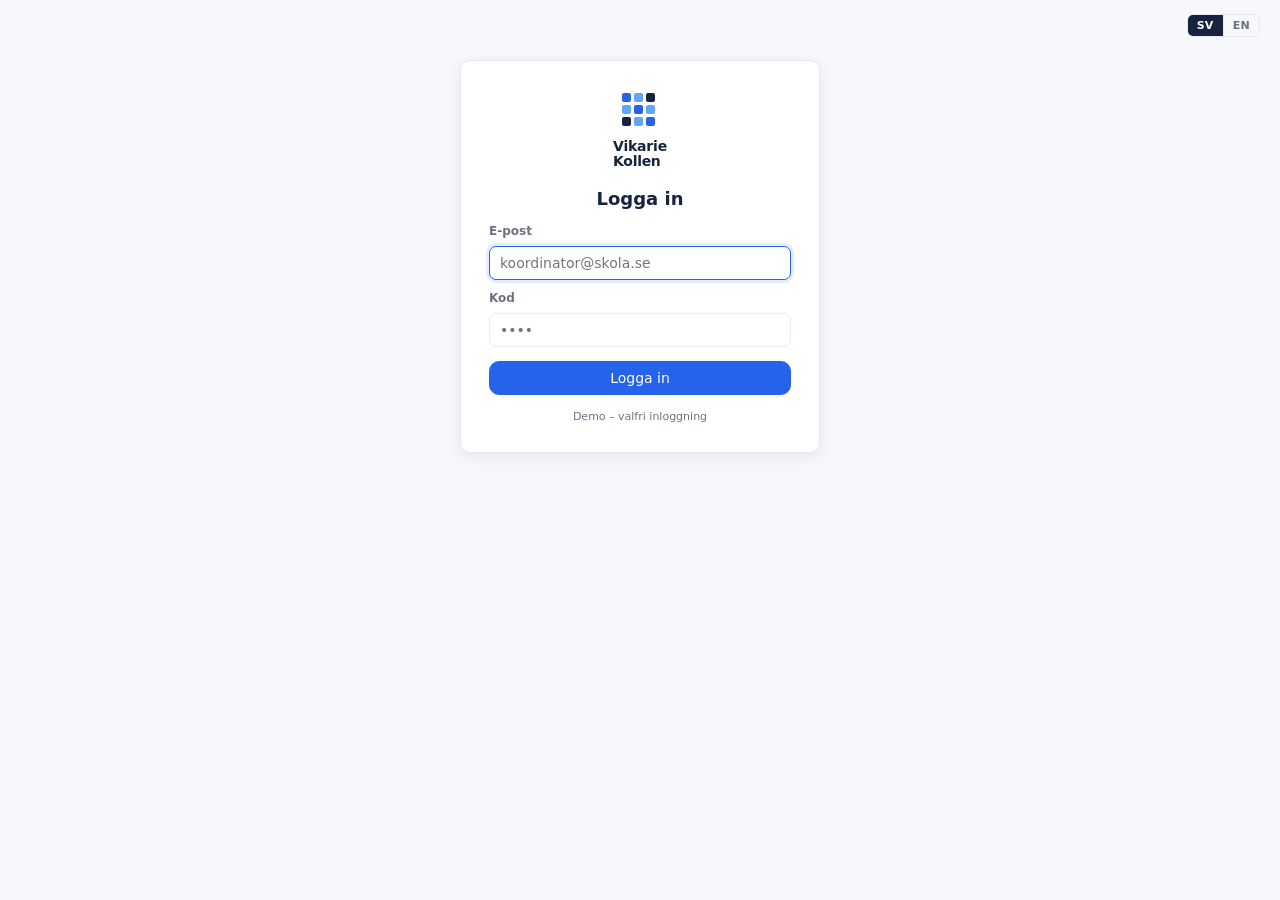
==== index.html @ 79edb6f7 "Initial commit: Vikariekollen skeleton (mock-only) Coordinator-facing substitute offer & booking ske" ====
<!DOCTYPE html>
<html lang="sv">
<head>
  <meta charset="UTF-8" />
  <meta name="viewport" content="width=device-width, initial-scale=1.0" />
  <title>Vikariekollen · Substitute booking</title>
  <link rel="stylesheet" href="styles.css" />
</head>
<body>
  <div id="app"></div>

  <!-- adapter.js MUST load before app.js — it defines window.Adapter -->
  <script src="adapter.js" defer></script>
  <script src="app.js" defer></script>
</body>
</html>
---- styles.css ----
/* ============================================================
   Vikariekollen — Substitute Offer & Booking Module
   Branding: FVK navy/blue/violet palette, card-based layout,
   tight aligned grid, SV-first UI.
   Extends the Frånvarokollen Module styles.css — same variables,
   same class names where they apply, new VK-specific components added.
   ============================================================ */

/* -- Reset / Base ------------------------------------------ */
*, *::before, *::after { box-sizing: border-box; margin: 0; padding: 0; }

:root {
  --navy:         #16223e;
  --navy-2:       #26365c;
  --blue:         #2563eb;
  --blue-hover:   #1d4ed8;
  --violet:       #7c3aed;
  --violet-hover: #6d28d9;
  --page-bg:      #f6f8fc;
  --card-bg:      #ffffff;
  --card-border:  #e6eaf0;
  --radius:       10px;
  --text:         #1f2937;
  --muted:        #6b7280;
  --amber-bg:     #fdf6e2;
  --amber-text:   #8a6d3b;
  --amber-border: #f0e3b8;
  --red:          #dc2626;
  --red-bg:       #fde8e8;
  --green:        #16a34a;
  --green-bg:     #dcfce7;
  --green-border: #bbf7d0;
  --green-text:   #15803d;
  --avail-bg:     #dbe7ff;
  --avail-border: #2563eb;
  --avail-dot:    #2563eb;
  --card-shadow:  0 1px 2px rgba(16,24,40,.05);
  --border:       #e6eaf0;
}

html, body {
  height: 100%;
  font-family: system-ui, -apple-system, 'Segoe UI', Roboto, 'Helvetica Neue', sans-serif;
  font-size: 14px;
  background: var(--page-bg);
  color: var(--text);
  line-height: 1.4;
}

#app {
  min-height: 100vh;
  display: flex;
  flex-direction: column;
}

/* -- Buttons ----------------------------------------------- */
.btn {
  display: inline-flex;
  align-items: center;
  gap: 5px;
  padding: 6px 14px;
  border: 1px solid transparent;
  border-radius: var(--radius);
  cursor: pointer;
  font-size: 13px;
  font-weight: 500;
  line-height: 1;
  white-space: nowrap;
  transition: background .12s, border-color .12s, color .12s;
  font-family: inherit;
}

.btn-primary {
  background: var(--blue);
  color: #fff;
  border-color: var(--blue);
}
.btn-primary:hover { background: var(--blue-hover); border-color: var(--blue-hover); }

.btn-violet {
  background: var(--violet);
  color: #fff;
  border-color: var(--violet);
}
.btn-violet:hover { background: var(--violet-hover); border-color: var(--violet-hover); }

.btn-ghost {
  background: transparent;
  color: var(--muted);
  border-color: transparent;
  font-size: 12px;
}
.btn-ghost:hover { background: var(--card-border); color: var(--text); }

.btn-ghost-border {
  background: transparent;
  color: var(--muted);
  border: 1px solid var(--card-border);
  font-size: 12px;
}
.btn-ghost-border:hover { background: var(--card-border); color: var(--text); }

.btn-sm {
  padding: 4px 10px;
  font-size: 12px;
}

.btn-danger-ghost {
  background: transparent;
  color: var(--red);
  border: 1px solid #f5c6c2;
  font-size: 12px;
}
.btn-danger-ghost:hover { background: var(--red-bg); }

/* -- Lang toggle ------------------------------------------- */
.lang-toggle {
  display: inline-flex;
  border: 1px solid var(--card-border);
  border-radius: 6px;
  overflow: hidden;
}

.lang-btn {
  padding: 4px 9px;
  font-size: 11px;
  font-weight: 600;
  border: none;
  background: transparent;
  color: var(--muted);
  cursor: pointer;
  letter-spacing: .3px;
  transition: background .1s, color .1s;
  font-family: inherit;
}
.lang-btn + .lang-btn { border-left: 1px solid var(--card-border); }
.lang-btn.active {
  background: var(--navy);
  color: #fff;
}

/* -- Top header bar ---------------------------------------- */
.site-header {
  background: var(--card-bg);
  border-bottom: 1px solid var(--card-border);
  height: 52px;
  padding: 0 24px;
  display: flex;
  align-items: center;
  justify-content: space-between;
  flex-shrink: 0;
  box-shadow: var(--card-shadow);
  position: relative;
  z-index: 10;
}

/* -- Logo -------------------------------------------------- */
.fvk-logo {
  display: flex;
  align-items: center;
  gap: 10px;
  text-decoration: none;
  user-select: none;
}

.fvk-logo-squares {
  flex-shrink: 0;
}

.fvk-wordmark {
  display: flex;
  flex-direction: column;
  line-height: 1.1;
  gap: 0;
}

.fvk-wordmark-top {
  font-size: 14px;
  font-weight: 600;
  color: var(--navy);
  letter-spacing: -.2px;
}

.fvk-wordmark-bot {
  font-size: 14px;
  font-weight: 800;
  color: var(--navy);
  letter-spacing: -.3px;
}

/* -- Header right side ------------------------------------- */
.header-right {
  display: flex;
  align-items: center;
  gap: 14px;
}

.user-email {
  font-size: 12px;
  color: var(--muted);
}

/* -- Demo banner ------------------------------------------- */
.demo-banner {
  background: var(--amber-bg);
  border-bottom: 1px solid var(--amber-border);
  color: var(--amber-text);
  font-size: 12px;
  font-weight: 500;
  padding: 6px 24px;
  display: flex;
  align-items: center;
  gap: 6px;
  flex-shrink: 0;
}

/* -- Login screen ------------------------------------------ */
.login-page {
  flex: 1;
  display: flex;
  align-items: flex-start;
  justify-content: center;
  padding: 60px 16px 40px;
  position: relative;
}

.login-lang {
  position: fixed;
  top: 14px;
  right: 20px;
}

.login-card {
  background: var(--card-bg);
  border: 1px solid var(--card-border);
  border-radius: var(--radius);
  box-shadow: 0 4px 16px rgba(16,24,40,.08);
  width: 360px;
  max-width: 96vw;
  padding: 32px 28px 28px;
  display: flex;
  flex-direction: column;
  gap: 10px;
}

.login-logo-wrap {
  display: flex;
  flex-direction: column;
  align-items: center;
  gap: 10px;
  margin-bottom: 6px;
}

.login-title {
  font-size: 18px;
  font-weight: 700;
  color: var(--navy);
  text-align: center;
  margin-bottom: 2px;
}

.login-error {
  font-size: 12px;
  color: var(--red);
  background: var(--red-bg);
  border: 1px solid #f5c6c2;
  border-radius: 6px;
  padding: 7px 10px;
}

.field-label {
  font-size: 12px;
  font-weight: 600;
  color: var(--muted);
  margin-bottom: -4px;
}

.text-input {
  width: 100%;
  padding: 8px 10px;
  border: 1px solid var(--card-border);
  border-radius: 7px;
  font-size: 14px;
  color: var(--text);
  background: var(--card-bg);
  outline: none;
  transition: border-color .12s, box-shadow .12s;
  font-family: inherit;
}
.text-input:focus {
  border-color: var(--blue);
  box-shadow: 0 0 0 3px rgba(37,99,235,.12);
}

.login-btn {
  width: 100%;
  justify-content: center;
  margin-top: 4px;
  padding: 9px;
  font-size: 14px;
}

.login-hint {
  font-size: 11px;
  color: var(--muted);
  text-align: center;
  margin-top: 4px;
}

/* -- Board page -------------------------------------------- */
.board-page {
  flex: 1;
  padding: 20px 20px 40px;
  display: flex;
  flex-direction: column;
  gap: 20px;
  max-width: 900px;
  width: 100%;
  margin: 0 auto;
  box-sizing: border-box;
}

/* -- Board top row (section title + action button) --------- */
.board-top-row {
  display: flex;
  align-items: center;
  justify-content: space-between;
  gap: 12px;
}

.board-section-title {
  font-size: 16px;
  font-weight: 700;
  color: var(--navy);
}

/* -- Stat cards -------------------------------------------- */
.stats-row {
  display: grid;
  grid-template-columns: repeat(4, 1fr);
  gap: 12px;
}

.stat-card {
  background: var(--card-bg);
  border: 1px solid var(--card-border);
  border-radius: var(--radius);
  box-shadow: var(--card-shadow);
  padding: 14px 16px;
  display: flex;
  flex-direction: column;
  gap: 4px;
}

.stat-value {
  font-size: 28px;
  font-weight: 800;
  color: var(--navy);
  line-height: 1;
}

.stat-label {
  font-size: 11px;
  font-weight: 600;
  color: var(--muted);
  letter-spacing: .3px;
  text-transform: uppercase;
}

/* -- Gaps section ------------------------------------------ */
.gaps-section {
  display: flex;
  flex-direction: column;
  gap: 0;
  background: var(--card-bg);
  border: 1px solid var(--card-border);
  border-radius: var(--radius);
  box-shadow: var(--card-shadow);
  overflow: hidden;
}

.gaps-section-header {
  padding: 14px 18px 12px;
  border-bottom: 1px solid var(--card-border);
  display: flex;
  align-items: center;
  gap: 10px;
}

.gaps-section-title {
  font-size: 14px;
  font-weight: 700;
  color: var(--navy);
  flex: 1;
}

/* -- Gap row ----------------------------------------------- */
.gap-row {
  border-bottom: 1px solid var(--card-border);
  cursor: pointer;
  transition: background .1s;
}
.gap-row:last-child { border-bottom: none; }
.gap-row:hover .gap-row-main { background: #fafbfe; }
.gap-row.expanded .gap-row-main { background: #f4f7ff; border-bottom: 1px solid var(--card-border); }

.gap-row-main {
  display: flex;
  align-items: center;
  gap: 12px;
  padding: 12px 18px;
}

/* avatar */
.initials-avatar {
  width: 36px;
  height: 36px;
  border-radius: 50%;
  background: var(--avail-bg);
  color: var(--blue);
  font-size: 12px;
  font-weight: 700;
  display: flex;
  align-items: center;
  justify-content: center;
  flex-shrink: 0;
  letter-spacing: -.3px;
}

.initials-avatar.sm {
  width: 28px;
  height: 28px;
  font-size: 11px;
}

.initials-avatar.violet {
  background: #ede9fe;
  color: var(--violet);
}

.gap-info {
  flex: 1;
  min-width: 0;
}

.gap-teacher {
  font-size: 13px;
  font-weight: 600;
  color: var(--text);
}

.gap-teacher-sub {
  font-size: 11px;
  color: var(--muted);
}

.gap-meta {
  font-size: 12px;
  color: var(--muted);
  display: flex;
  flex-wrap: wrap;
  gap: 4px 10px;
  margin-top: 2px;
}

.gap-meta-dot {
  color: var(--card-border);
}

/* status badge */
.status-badge {
  display: inline-flex;
  align-items: center;
  gap: 5px;
  padding: 3px 10px;
  border-radius: 20px;
  font-size: 11px;
  font-weight: 600;
  white-space: nowrap;
  flex-shrink: 0;
}

.badge-amber {
  background: var(--amber-bg);
  color: var(--amber-text);
  border: 1px solid var(--amber-border);
}

.badge-blue {
  background: var(--avail-bg);
  color: var(--blue);
  border: 1px solid #93c5fd;
}

.badge-green {
  background: var(--green-bg);
  color: var(--green-text);
  border: 1px solid var(--green-border);
}

.badge-muted {
  background: #f3f4f6;
  color: var(--muted);
  border: 1px solid var(--card-border);
}

.gap-chevron {
  color: var(--muted);
  font-size: 11px;
  margin-left: 4px;
  transition: transform .15s;
  flex-shrink: 0;
}
.gap-row.expanded .gap-chevron { transform: rotate(180deg); }

/* -- Offer panel (expanded inline) ------------------------- */
.offer-panel {
  padding: 16px 18px 18px 18px;
  background: #f8faff;
  border-top: none;
  display: flex;
  flex-direction: column;
  gap: 14px;
}

/* mode segmented control */
.mode-control {
  display: flex;
  align-items: center;
  gap: 0;
  border: 1px solid var(--card-border);
  border-radius: 8px;
  overflow: hidden;
  width: fit-content;
}

.mode-btn {
  padding: 6px 14px;
  font-size: 12px;
  font-weight: 600;
  border: none;
  background: transparent;
  color: var(--muted);
  cursor: pointer;
  font-family: inherit;
  transition: background .1s, color .1s;
  white-space: nowrap;
  line-height: 1.3;
}
.mode-btn + .mode-btn { border-left: 1px solid var(--card-border); }
.mode-btn.active {
  background: var(--navy);
  color: #fff;
}
.mode-btn:disabled {
  cursor: not-allowed;
  opacity: .6;
}

.mode-explainer {
  font-size: 12px;
  color: var(--muted);
  font-style: italic;
  margin-top: -6px;
}

/* candidate list */
.candidates-title {
  font-size: 12px;
  font-weight: 700;
  color: var(--muted);
  text-transform: uppercase;
  letter-spacing: .4px;
}

.candidate-list {
  display: flex;
  flex-direction: column;
  gap: 6px;
}

.candidate-row {
  display: flex;
  align-items: center;
  flex-wrap: wrap;
  row-gap: 8px;
  gap: 10px;
  padding: 8px 12px;
  border-radius: 8px;
  border: 1px solid var(--card-border);
  background: var(--card-bg);
}

.candidate-row.dimmed {
  opacity: .45;
}

.rank-num {
  font-size: 11px;
  font-weight: 700;
  color: var(--muted);
  width: 16px;
  text-align: center;
  flex-shrink: 0;
}

.candidate-info {
  flex: 1 1 150px;
  min-width: 0;
}

.candidate-name {
  font-size: 13px;
  font-weight: 600;
  color: var(--text);
  white-space: nowrap;
  overflow: hidden;
  text-overflow: ellipsis;
}

.candidate-meta {
  font-size: 11px;
  color: var(--muted);
  margin-top: 1px;
}

.candidate-actions {
  display: flex;
  align-items: center;
  flex-wrap: wrap;
  justify-content: flex-end;
  gap: 6px;
  margin-left: auto;
}

/* state pill */
.state-pill {
  display: inline-flex;
  align-items: center;
  gap: 4px;
  padding: 2px 8px;
  border-radius: 12px;
  font-size: 11px;
  font-weight: 600;
  white-space: nowrap;
}

.pill-contacted  { background: var(--avail-bg); color: var(--blue); }
.pill-queued     { background: #f3f4f6; color: var(--muted); }
.pill-accepted   { background: var(--green-bg); color: var(--green-text); }
.pill-declined   { background: var(--red-bg); color: var(--red); }
.pill-superseded { background: #f3f4f6; color: #9ca3af; }
.pill-pending    { background: #f3f4f6; color: var(--muted); }

/* panel action row */
.panel-action-row {
  display: flex;
  align-items: center;
  gap: 10px;
  flex-wrap: wrap;
}

.panel-note {
  font-size: 11px;
  color: var(--muted);
  font-style: italic;
}

/* filled confirmation */
.filled-confirm {
  display: flex;
  align-items: flex-start;
  gap: 10px;
  padding: 12px 14px;
  background: var(--green-bg);
  border: 1px solid var(--green-border);
  border-radius: 8px;
}

.filled-confirm-icon {
  font-size: 18px;
  line-height: 1;
  flex-shrink: 0;
}

.filled-confirm-text {
  font-size: 13px;
  font-weight: 600;
  color: var(--green-text);
}

.filled-confirm-note {
  font-size: 11px;
  color: var(--green-text);
  opacity: .8;
  margin-top: 3px;
  font-style: italic;
}

/* pool-exhausted hint */
.pool-exhausted {
  font-size: 12px;
  color: var(--amber-text);
  background: var(--amber-bg);
  border: 1px solid var(--amber-border);
  border-radius: 6px;
  padding: 6px 10px;
  font-style: italic;
}

/* info icon button */
.info-icon-btn {
  background: none;
  border: none;
  cursor: pointer;
  color: var(--muted);
  font-size: 13px;
  padding: 0 2px;
  line-height: 1;
  transition: color .1s;
}
.info-icon-btn:hover { color: var(--blue); }

/* -- Write-back toast / note ------------------------------- */
.writeback-note {
  font-size: 11px;
  color: var(--green-text);
  background: var(--green-bg);
  border: 1px solid var(--green-border);
  border-radius: 6px;
  padding: 5px 10px;
  font-style: italic;
}

/* -- Modal overlay ----------------------------------------- */
.modal-overlay {
  position: fixed;
  inset: 0;
  background: rgba(16, 24, 40, .45);
  z-index: 100;
  display: flex;
  align-items: center;
  justify-content: center;
  padding: 20px;
}

.modal-card {
  background: var(--card-bg);
  border: 1px solid var(--card-border);
  border-radius: var(--radius);
  box-shadow: 0 8px 32px rgba(16,24,40,.18);
  width: 440px;
  max-width: 96vw;
  padding: 24px 24px 20px;
  display: flex;
  flex-direction: column;
  gap: 12px;
}

.modal-title {
  font-size: 15px;
  font-weight: 700;
  color: var(--navy);
  display: flex;
  align-items: center;
  gap: 8px;
}

.modal-title-icon {
  font-size: 18px;
}

.modal-body {
  font-size: 13px;
  color: var(--text);
  line-height: 1.6;
}

.modal-body strong {
  color: var(--navy);
}

.modal-integration-tag {
  display: inline-flex;
  align-items: center;
  gap: 5px;
  padding: 2px 8px;
  border-radius: 12px;
  font-size: 11px;
  font-weight: 600;
  background: #ede9fe;
  color: var(--violet);
  border: 1px solid #ddd6fe;
  margin-top: 4px;
}

.modal-footer {
  display: flex;
  align-items: center;
  justify-content: flex-end;
  gap: 8px;
  margin-top: 4px;
}

/* -- School mode default control (settings strip) ---------- */
.school-mode-strip {
  background: var(--card-bg);
  border: 1px solid var(--card-border);
  border-radius: var(--radius);
  box-shadow: var(--card-shadow);
  padding: 12px 18px;
  display: flex;
  align-items: center;
  gap: 14px;
  flex-wrap: wrap;
}

.school-mode-label {
  font-size: 12px;
  font-weight: 600;
  color: var(--muted);
  white-space: nowrap;
}

.school-mode-saved {
  font-size: 11px;
  color: var(--green-text);
  font-style: italic;
}

/* -- Footer ------------------------------------------------ */
.board-footer {
  display: flex;
  align-items: center;
  justify-content: space-between;
  padding: 0 2px;
  flex-wrap: wrap;
  gap: 8px;
}

.footer-copy {
  font-size: 11px;
  color: var(--muted);
}

/* -- Responsive -------------------------------------------- */
@media (max-width: 680px) {
  .site-header { padding: 0 14px; height: 48px; }
  .demo-banner { padding: 5px 14px; }
  .board-page  { padding: 12px 10px 28px; gap: 14px; }
  .stats-row   { grid-template-columns: repeat(2, 1fr); }
  .user-email  { display: none; }
  .mode-control { flex-wrap: wrap; }
}

@media (max-width: 420px) {
  .stats-row { grid-template-columns: 1fr 1fr; }
}
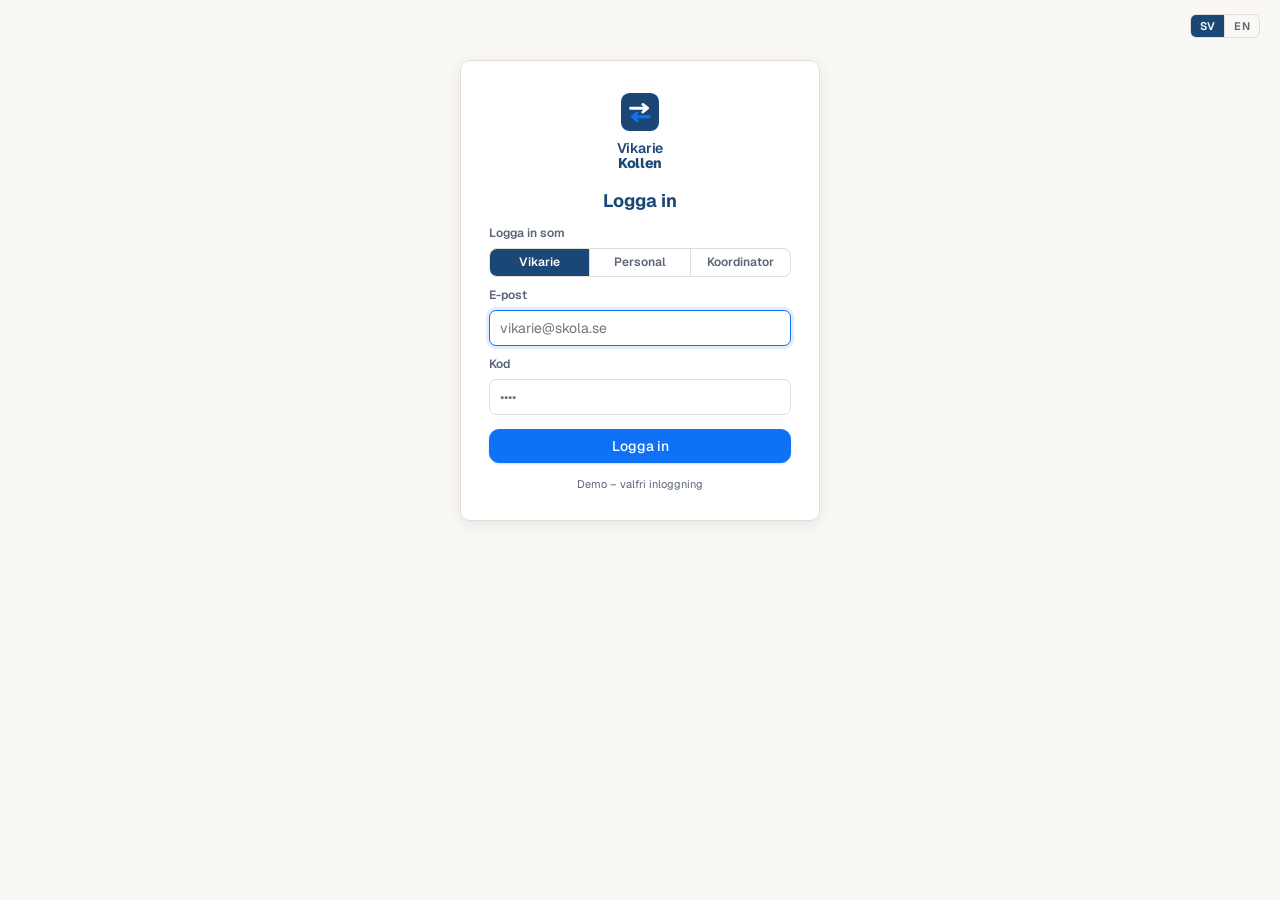
==== commit f900c7a2: "Build out Vikariekollen: full coordinator/sub/staff app (mock) Grows the skeleton into a working, pe" ====
--- a/index.html
+++ b/index.html
@@ -4,13 +4,41 @@
   <meta charset="UTF-8" />
   <meta name="viewport" content="width=device-width, initial-scale=1.0" />
   <title>Vikariekollen · Substitute booking</title>
-  <link rel="stylesheet" href="styles.css" />
+
+  <!-- Brand typeface: Geist -->
+  <link rel="preconnect" href="https://fonts.googleapis.com" />
+  <link rel="preconnect" href="https://fonts.gstatic.com" crossorigin />
+  <link rel="stylesheet" href="https://fonts.googleapis.com/css2?family=Geist:wght@400;500;600;700;800&display=swap" />
+
+  <!-- Base + shell + shared component styles.
+       ?v= cache-bust: the dev server (serve.py) sends no-store, so this only
+       needs bumping if a browser ever pins a stale copy. -->
+  <link rel="stylesheet" href="styles.css?v=3" />
+  <!-- Per-view stylesheets -->
+  <link rel="stylesheet" href="views/board.css?v=3" />
+  <link rel="stylesheet" href="views/pool.css?v=3" />
+  <link rel="stylesheet" href="views/settings.css?v=3" />
+  <link rel="stylesheet" href="views/history.css?v=3" />
+  <link rel="stylesheet" href="views/sub.css?v=3" />
+  <link rel="stylesheet" href="views/staff.css?v=3" />
 </head>
 <body>
   <div id="app"></div>
 
-  <!-- adapter.js MUST load before app.js — it defines window.Adapter -->
-  <script src="adapter.js" defer></script>
-  <script src="app.js" defer></script>
+  <!-- LOAD ORDER (all `defer`, run in document order):
+       1. adapter.js  — data + logic layer (window.Adapter)
+       2. shell.js    — VK namespace: i18n, el, fmt, components
+       3. views/*.js  — assign VK.views.* (stubs; replaced per view)
+       4. app.js      — boot the shell LAST -->
+  <script src="version.js?v=3" defer></script>
+  <script src="adapter.js?v=3" defer></script>
+  <script src="shell.js?v=3" defer></script>
+  <script src="views/board.js?v=3" defer></script>
+  <script src="views/pool.js?v=3" defer></script>
+  <script src="views/settings.js?v=3" defer></script>
+  <script src="views/history.js?v=3" defer></script>
+  <script src="views/sub.js?v=3" defer></script>
+  <script src="views/staff.js?v=3" defer></script>
+  <script src="app.js?v=3" defer></script>
 </body>
 </html>
--- a/styles.css
+++ b/styles.css
@@ -10,37 +10,41 @@
 *, *::before, *::after { box-sizing: border-box; margin: 0; padding: 0; }
 
 :root {
-  --navy:         #16223e;
-  --navy-2:       #26365c;
-  --blue:         #2563eb;
-  --blue-hover:   #1d4ed8;
-  --violet:       #7c3aed;
-  --violet-hover: #6d28d9;
-  --page-bg:      #f6f8fc;
+  /* Frånvarokollen brand — Navy #1B4776 · Blue #0F71F6 · Red #E71E3C,
+     warm "paper" backgrounds with navy authority. Geist typeface. */
+  --navy:         #1B4776;  /* primary brand */
+  --navy-2:       #112d4e;  /* deeper navy (headings/sidebar) */
+  --blue:         #0F71F6;  /* CTA / active / focus */
+  --blue-hover:   #0d63db;
+  --violet:       #1B4776;  /* legacy alias → navy (violet retired from brand) */
+  --violet-hover: #112d4e;
+  --page-bg:      #faf8f5;  /* warm paper */
+  --paper-200:    #f0ece7;  /* secondary surface / hover */
   --card-bg:      #ffffff;
-  --card-border:  #e6eaf0;
+  --card-border:  #e2ddd6;  /* warm paper border */
   --radius:       10px;
   --text:         #1f2937;
-  --muted:        #6b7280;
+  --muted:        #5a6577;
   --amber-bg:     #fdf6e2;
   --amber-text:   #8a6d3b;
   --amber-border: #f0e3b8;
-  --red:          #dc2626;
-  --red-bg:       #fde8e8;
+  --red:          #E71E3C;  /* brand red — destructive/alerts */
+  --red-bg:       #fdecee;
   --green:        #16a34a;
   --green-bg:     #dcfce7;
   --green-border: #bbf7d0;
   --green-text:   #15803d;
   --avail-bg:     #dbe7ff;
-  --avail-border: #2563eb;
-  --avail-dot:    #2563eb;
-  --card-shadow:  0 1px 2px rgba(16,24,40,.05);
-  --border:       #e6eaf0;
+  --avail-border: #0F71F6;
+  --avail-dot:    #0F71F6;
+  --card-shadow:  0 1px 3px 0 rgba(13,35,64,.05), 0 1px 2px -1px rgba(13,35,64,.04);
+  --border:       #e2ddd6;
+  --font-sans:    'Geist', ui-sans-serif, system-ui, -apple-system, 'Segoe UI', Roboto, Helvetica, Arial, sans-serif;
 }
 
 html, body {
   height: 100%;
-  font-family: system-ui, -apple-system, 'Segoe UI', Roboto, 'Helvetica Neue', sans-serif;
+  font-family: var(--font-sans);
   font-size: 14px;
   background: var(--page-bg);
   color: var(--text);
@@ -66,16 +70,20 @@
   font-weight: 500;
   line-height: 1;
   white-space: nowrap;
-  transition: background .12s, border-color .12s, color .12s;
+  transition: background .12s, border-color .12s, color .12s, transform .08s, box-shadow .12s;
   font-family: inherit;
 }
+/* Tactile feedback — lift on hover, press on click (FVK house style) */
+.btn:hover { transform: translateY(-1px); }
+.btn:active { transform: translateY(1px); }
 
 .btn-primary {
   background: var(--blue);
   color: #fff;
   border-color: var(--blue);
-}
-.btn-primary:hover { background: var(--blue-hover); border-color: var(--blue-hover); }
+  box-shadow: 0 1px 2px rgba(15,113,246,.25);
+}
+.btn-primary:hover { background: var(--blue-hover); border-color: var(--blue-hover); box-shadow: 0 3px 8px rgba(15,113,246,.28); }
 
 .btn-violet {
   background: var(--violet);
@@ -843,14 +851,136 @@
   color: var(--muted);
 }
 
+/* ============================================================
+   SHELL ADDITIONS — nav, role switch, content, shared
+   components (vk-badge, empty-state, toast).
+   Per-view styles live in views/*.css.
+   ============================================================ */
+
+/* -- Role switch (header) ---------------------------------- */
+.role-switch .mode-btn { padding: 5px 12px; font-size: 11px; }
+
+/* -- App nav tabs ------------------------------------------ */
+.app-nav {
+  background: var(--card-bg);
+  border-bottom: 1px solid var(--card-border);
+  padding: 0 20px;
+  display: flex;
+  gap: 2px;
+  flex-shrink: 0;
+  overflow-x: auto;
+}
+
+.nav-tab {
+  padding: 12px 16px 10px;
+  font-size: 13px;
+  font-weight: 600;
+  color: var(--muted);
+  background: transparent;
+  border: none;
+  border-bottom: 2px solid transparent;
+  cursor: pointer;
+  white-space: nowrap;
+  font-family: inherit;
+  transition: color .12s, border-color .12s;
+}
+.nav-tab:hover { color: var(--text); }
+.nav-tab.active {
+  color: var(--blue);
+  border-bottom-color: var(--blue);
+}
+
+/* -- Main content region ----------------------------------- */
+.app-content {
+  flex: 1;
+  padding: 20px 20px 32px;
+  max-width: 980px;
+  width: 100%;
+  margin: 0 auto;
+  box-sizing: border-box;
+}
+
+/* -- App footer -------------------------------------------- */
+.app-footer {
+  display: flex;
+  align-items: center;
+  justify-content: space-between;
+  padding: 12px 24px 16px;
+  border-top: 1px solid var(--card-border);
+  flex-wrap: wrap;
+  gap: 8px;
+  flex-shrink: 0;
+}
+.footer-actions { display: flex; align-items: center; gap: 8px; }
+
+/* -- Generic badge ----------------------------------------- */
+.vk-badge {
+  display: inline-flex;
+  align-items: center;
+  padding: 2px 8px;
+  border-radius: 12px;
+  font-size: 11px;
+  font-weight: 600;
+  white-space: nowrap;
+}
+.vk-badge-blue   { background: var(--avail-bg); color: var(--blue); border: 1px solid #93c5fd; }
+.vk-badge-green  { background: var(--green-bg); color: var(--green-text); border: 1px solid var(--green-border); }
+.vk-badge-amber  { background: var(--amber-bg); color: var(--amber-text); border: 1px solid var(--amber-border); }
+.vk-badge-violet { background: #ede9fe; color: var(--violet); border: 1px solid #ddd6fe; }
+.vk-badge-muted  { background: #f3f4f6; color: var(--muted); border: 1px solid var(--card-border); }
+
+/* -- Empty state / view stub ------------------------------- */
+.view-stub { padding: 24px 0; }
+.empty-state {
+  display: flex;
+  flex-direction: column;
+  align-items: center;
+  justify-content: center;
+  text-align: center;
+  gap: 8px;
+  padding: 48px 20px;
+  background: var(--card-bg);
+  border: 1px dashed var(--card-border);
+  border-radius: var(--radius);
+}
+.empty-state-icon { font-size: 32px; line-height: 1; opacity: .7; }
+.empty-state-msg  { font-size: 15px; font-weight: 700; color: var(--navy); }
+.empty-state-sub  { font-size: 12px; color: var(--muted); max-width: 420px; }
+
+/* -- Toast ------------------------------------------------- */
+.vk-toast {
+  position: fixed;
+  bottom: 24px;
+  right: 24px;
+  z-index: 200;
+  max-width: 340px;
+  padding: 10px 14px;
+  border-radius: 8px;
+  font-size: 12px;
+  font-weight: 600;
+  box-shadow: 0 4px 16px rgba(16,24,40,.16);
+  animation: vk-toast-in .16s ease-out;
+}
+.vk-toast-green { background: var(--green-bg); color: var(--green-text); border: 1px solid var(--green-border); }
+.vk-toast-blue  { background: var(--avail-bg); color: var(--blue); border: 1px solid #93c5fd; }
+.vk-toast-amber { background: var(--amber-bg); color: var(--amber-text); border: 1px solid var(--amber-border); }
+@keyframes vk-toast-in { from { opacity: 0; transform: translateY(6px); } to { opacity: 1; transform: none; } }
+
+/* -- Login role segment spacing ---------------------------- */
+.login-card .mode-control { width: 100%; }
+.login-card .mode-control .mode-btn { flex: 1; justify-content: center; }
+
 /* -- Responsive -------------------------------------------- */
 @media (max-width: 680px) {
   .site-header { padding: 0 14px; height: 48px; }
   .demo-banner { padding: 5px 14px; }
   .board-page  { padding: 12px 10px 28px; gap: 14px; }
+  .app-content { padding: 14px 12px 28px; }
+  .app-nav     { padding: 0 10px; }
   .stats-row   { grid-template-columns: repeat(2, 1fr); }
   .user-email  { display: none; }
   .mode-control { flex-wrap: wrap; }
+  .role-switch { flex-wrap: nowrap; }
 }
 
 @media (max-width: 420px) {
--- a/views/board.css
+++ b/views/board.css
@@ -0,0 +1,190 @@
+/* ============================================================
+   views/board.css — Board view–specific styles
+   Shared tokens and base components live in ../styles.css.
+   ============================================================ */
+
+/* -- Pool badge: navy variant (not in styles.css) ---------- */
+.vk-badge-navy {
+  background: #e8edf6;
+  color: var(--navy);
+  border: 1px solid #b8c8de;
+}
+
+/* -- New-gap form ------------------------------------------ */
+.board-new-gap-form {
+  display: flex;
+  flex-direction: column;
+  gap: 10px;
+}
+
+.board-new-gap-intro {
+  margin-bottom: 4px;
+  color: var(--muted);
+  font-size: 12px;
+  font-style: italic;
+  line-height: 1.5;
+}
+
+.board-field-row {
+  display: flex;
+  flex-direction: column;
+  gap: 4px;
+}
+
+.board-field-error {
+  font-size: 11px;
+  color: var(--red);
+  display: none;
+  margin-top: 2px;
+}
+
+/* -- Gaps filter (segmentedControl inside section header) --- */
+.gaps-filter {
+  margin-left: auto;
+}
+
+.gaps-filter .mode-btn {
+  padding: 4px 12px;
+  font-size: 11px;
+}
+
+/* -- Gap row: closed (filled/expired) is not pointer-ish ---- */
+.gap-row.closed .gap-row-main {
+  cursor: default;
+}
+
+/* -- Offer panel — mode section ----------------------------- */
+.offer-panel-mode-wrap {
+  display: flex;
+  align-items: center;
+  flex-wrap: wrap;
+  gap: 10px;
+}
+
+.board-mode-label {
+  font-size: 12px;
+  font-weight: 600;
+  color: var(--muted);
+  white-space: nowrap;
+}
+
+.board-mode-lock {
+  font-size: 11px;
+  color: var(--amber-text);
+  background: var(--amber-bg);
+  border: 1px solid var(--amber-border);
+  border-radius: 6px;
+  padding: 3px 8px;
+  font-style: italic;
+  white-space: nowrap;
+}
+
+/* -- Cancel offer link -------------------------------------- */
+.board-cancel-row {
+  margin-top: -4px;
+}
+
+.board-cancel-link {
+  color: var(--red) !important;
+  font-size: 11px;
+  padding: 2px 0;
+}
+.board-cancel-link:hover {
+  background: transparent !important;
+  text-decoration: underline;
+}
+
+/* -- Candidate row: ensure actions wrap to own right-aligned
+   line on narrow viewports (avoids cramped single-row) ------ */
+.candidate-row {
+  flex-wrap: wrap;
+}
+
+.candidate-actions {
+  flex-basis: 100%;
+  justify-content: flex-end;
+  gap: 6px;
+}
+
+@media (min-width: 540px) {
+  .candidate-actions {
+    flex-basis: auto;
+  }
+}
+
+/* -- Panel "← Tillsätt" hint for admin_assign mode --------- */
+.panel-action-row .panel-note {
+  font-size: 11px;
+  color: var(--muted);
+  font-style: italic;
+}
+
+/* -- Gap-row closed hover suppression ----------------------- */
+.gap-row.closed:hover .gap-row-main {
+  background: inherit;
+}
+
+/* -- Offer panel top border separation ---------------------- */
+.gap-row.expanded .offer-panel {
+  border-top: 1px solid var(--card-border);
+}
+
+/* -- Mobile: stat cards 2-col below 500px ------------------- */
+@media (max-width: 500px) {
+  .stats-row {
+    grid-template-columns: 1fr 1fr;
+  }
+
+  .offer-panel {
+    padding: 12px 12px 14px;
+  }
+
+  .board-top-row {
+    flex-wrap: wrap;
+  }
+}
+
+/* -- Cascade timing line on contacted candidate ------------- */
+.cascade-timing-line {
+  font-size: 11px;
+  color: var(--muted);
+  margin-top: 4px;
+  line-height: 1.4;
+  font-style: italic;
+}
+
+/* -- Push-to-next button ------------------------------------ */
+.board-push-row {
+  margin-top: 2px;
+}
+
+.board-push-btn {
+  font-size: 12px;
+  padding: 5px 12px;
+  color: var(--navy);
+  border-color: var(--card-border);
+  gap: 5px;
+}
+
+.board-push-btn:hover {
+  border-color: var(--blue);
+  color: var(--blue);
+  background: #eef4ff;
+}
+
+/* -- Very narrow (380px floor) ------------------------------ */
+@media (max-width: 420px) {
+  .gap-row-main {
+    padding: 10px 12px;
+    gap: 8px;
+  }
+
+  .gaps-section-header {
+    flex-wrap: wrap;
+    gap: 8px;
+  }
+
+  .gaps-filter {
+    margin-left: 0;
+  }
+}
--- a/views/pool.css
+++ b/views/pool.css
@@ -0,0 +1,631 @@
+/* views/pool.css — pool + availability-grid styles.
+   Base variables and shared components live in ../styles.css. */
+
+/* ============================================================
+   MASTER-DETAIL LAYOUT
+   ============================================================ */
+
+.pool-layout {
+  display: grid;
+  grid-template-columns: 340px 1fr;
+  gap: 0;
+  min-height: 0;
+  border: 1px solid var(--card-border);
+  border-radius: var(--radius);
+  background: var(--card-bg);
+  box-shadow: var(--card-shadow);
+  overflow: hidden;
+}
+
+/* LEFT PANE */
+.pool-pane {
+  border-right: 1px solid var(--card-border);
+  display: flex;
+  flex-direction: column;
+  min-height: 0;
+  overflow: hidden;
+}
+
+.pool-header {
+  display: flex;
+  align-items: center;
+  justify-content: space-between;
+  padding: 14px 16px 12px;
+  border-bottom: 1px solid var(--card-border);
+  background: var(--card-bg);
+  flex-shrink: 0;
+}
+
+.pool-title {
+  font-size: 14px;
+  font-weight: 700;
+  color: var(--navy);
+}
+
+.pool-empty {
+  padding: 12px;
+}
+
+.pool-list {
+  overflow-y: auto;
+  flex: 1;
+}
+
+/* POOL FILTER BAR */
+.pool-filter-bar {
+  display: flex;
+  flex-wrap: wrap;
+  gap: 4px;
+  padding: 7px 12px;
+  border-bottom: 1px solid var(--card-border);
+  background: var(--page-bg);
+  flex-shrink: 0;
+}
+
+.pool-filter-chip {
+  padding: 3px 10px;
+  border: 1px solid var(--card-border);
+  border-radius: 20px;
+  font-size: 11px;
+  font-weight: 600;
+  color: var(--muted);
+  background: var(--card-bg);
+  cursor: pointer;
+  font-family: inherit;
+  white-space: nowrap;
+  transition: background .1s, color .1s, border-color .1s;
+}
+.pool-filter-chip:hover {
+  background: var(--paper-200);
+  color: var(--text);
+}
+.pool-filter-chip.active {
+  background: var(--navy);
+  color: #fff;
+  border-color: var(--navy);
+}
+
+/* POOL ORIGIN BADGE (inline in rows) */
+.pool-origin-badge {
+  flex-shrink: 0;
+}
+
+/* vk-badge-navy is not in styles.css; define it here */
+.vk-badge-navy {
+  background: #e8edf6;
+  color: var(--navy);
+  border: 1px solid #b8c8de;
+}
+
+/* MODAL POOL NOTE */
+.pool-modal-pool-note {
+  display: flex;
+  align-items: center;
+  gap: 6px;
+  font-size: 12px;
+  color: var(--muted);
+  padding: 4px 0 2px;
+}
+
+/* SUB ROW */
+.sub-row {
+  padding: 10px 14px;
+  border-bottom: 1px solid var(--card-border);
+  cursor: pointer;
+  transition: background .1s;
+  display: flex;
+  flex-direction: column;
+  gap: 5px;
+}
+.sub-row:last-child { border-bottom: none; }
+.sub-row:hover { background: #faf7f2; }
+.sub-row.sub-row-selected {
+  background: #f0f5ff;
+  border-left: 3px solid var(--blue);
+  padding-left: 11px;
+}
+
+.sub-name-row {
+  display: flex;
+  align-items: center;
+  gap: 8px;
+}
+
+.sub-info {
+  display: flex;
+  align-items: center;
+  gap: 6px;
+  min-width: 0;
+  flex: 1;
+}
+
+.sub-name {
+  font-size: 13px;
+  font-weight: 600;
+  color: var(--text);
+  white-space: nowrap;
+  overflow: hidden;
+  text-overflow: ellipsis;
+}
+.sub-name.sub-inactive { color: var(--muted); text-decoration: line-through; }
+
+.sub-status-badge {
+  font-size: 10px;
+  font-weight: 600;
+  padding: 1px 6px;
+  border-radius: 10px;
+  flex-shrink: 0;
+}
+.sub-status-badge.inactive {
+  background: #f0ece7;
+  color: var(--muted);
+  border: 1px solid var(--card-border);
+}
+
+.sub-meta-row {
+  display: flex;
+  align-items: center;
+  gap: 8px;
+  flex-wrap: wrap;
+}
+
+.sub-rate {
+  font-size: 11px;
+  color: var(--muted);
+  white-space: nowrap;
+}
+
+.sub-chips {
+  display: flex;
+  flex-wrap: wrap;
+  gap: 3px;
+}
+
+.sub-chip {
+  font-size: 10px;
+  font-weight: 600;
+  padding: 1px 6px;
+  border-radius: 10px;
+  background: var(--avail-bg);
+  color: var(--blue);
+  border: 1px solid #93c5fd;
+  white-space: nowrap;
+}
+.sub-chip-more {
+  background: #f0ece7;
+  color: var(--muted);
+  border-color: var(--card-border);
+}
+
+/* RELIABILITY BAR */
+.reliability-wrap {
+  display: flex;
+  align-items: center;
+  gap: 6px;
+}
+
+.reliability-label {
+  font-size: 10px;
+  color: var(--muted);
+  white-space: nowrap;
+  min-width: 80px;
+}
+
+.reliability-track {
+  flex: 1;
+  height: 4px;
+  background: var(--card-border);
+  border-radius: 2px;
+  overflow: hidden;
+}
+
+.reliability-fill {
+  height: 100%;
+  border-radius: 2px;
+  transition: width .2s;
+}
+.reliability-fill.rel-hi  { background: var(--green); }
+.reliability-fill.rel-mid { background: var(--blue); }
+.reliability-fill.rel-lo  { background: var(--amber-text); }
+
+/* ROW ACTIONS */
+.sub-actions {
+  display: flex;
+  gap: 4px;
+  flex-wrap: wrap;
+  padding-top: 2px;
+}
+
+/* ============================================================
+   RIGHT PANE — DETAIL
+   ============================================================ */
+
+.detail-pane {
+  display: flex;
+  flex-direction: column;
+  min-height: 0;
+  overflow-y: auto;
+}
+
+.detail-empty {
+  justify-content: center;
+}
+
+.detail-header {
+  display: flex;
+  align-items: center;
+  gap: 10px;
+  padding: 14px 18px 12px;
+  border-bottom: 1px solid var(--card-border);
+  flex-shrink: 0;
+}
+
+.detail-sub-info {
+  display: flex;
+  flex-direction: column;
+  gap: 2px;
+  min-width: 0;
+}
+
+.detail-sub-name-row {
+  display: flex;
+  align-items: center;
+  gap: 8px;
+  flex-wrap: wrap;
+}
+
+.detail-sub-name {
+  font-size: 15px;
+  font-weight: 700;
+  color: var(--navy);
+}
+
+.detail-sub-meta {
+  font-size: 11px;
+  color: var(--muted);
+}
+
+/* AVAILABILITY SUB-TABS */
+.avail-tab-bar {
+  display: flex;
+  border-bottom: 1px solid var(--card-border);
+  padding: 0 16px;
+  gap: 0;
+  flex-shrink: 0;
+}
+
+.avail-tab-btn {
+  background: transparent;
+  border: none;
+  border-bottom: 2px solid transparent;
+  padding: 10px 14px 8px;
+  font-size: 12px;
+  font-weight: 600;
+  color: var(--muted);
+  cursor: pointer;
+  font-family: inherit;
+  margin-bottom: -1px;
+  transition: color .1s, border-color .1s;
+  white-space: nowrap;
+}
+.avail-tab-btn:hover { color: var(--text); }
+.avail-tab-btn.active {
+  color: var(--blue);
+  border-bottom-color: var(--blue);
+}
+
+/* TAB CONTENT WRAPPER */
+.pool-avail-tab {
+  display: flex;
+  flex-direction: column;
+  flex: 1;
+}
+
+/* GRID GUIDE STRIP */
+.pool-grid-guide {
+  display: flex;
+  align-items: center;
+  flex-wrap: wrap;
+  gap: 6px 14px;
+  padding: 8px 16px 6px;
+}
+
+.pool-guide-instruction {
+  font-size: 12px;
+  font-weight: 600;
+  color: var(--navy);
+}
+
+/* GRID WRAPPER */
+.pool-grid-wrap {
+  overflow-x: auto;
+  padding: 6px 14px 4px;
+}
+
+/* ============================================================
+   AVAILABILITY GRID CLASSES
+   (mirrors Frånvarokollen styles; defined here because
+   Vikariekollen styles.css does not include them)
+   ============================================================ */
+
+.avail-grid {
+  border-collapse: collapse;
+  table-layout: fixed;
+  width: auto;
+}
+
+.corner-cell {
+  width: 48px;
+  min-width: 48px;
+}
+
+.day-header {
+  font-size: 10px;
+  font-weight: 700;
+  color: var(--muted);
+  text-align: center;
+  padding: 4px 2px 6px;
+  width: 80px;
+  min-width: 58px;
+  letter-spacing: .4px;
+  text-transform: uppercase;
+  border-bottom: 2px solid var(--card-border);
+}
+
+.hour-label {
+  font-size: 10px;
+  font-weight: 600;
+  color: var(--muted);
+  text-align: right;
+  padding: 2px 8px 2px 0;
+  white-space: nowrap;
+  user-select: none;
+  vertical-align: middle;
+}
+
+.slot {
+  width: 80px;
+  min-width: 58px;
+  height: 30px;
+  border: 1px solid var(--card-border);
+  border-radius: 4px;
+  cursor: pointer;
+  background: var(--card-bg);
+  transition: background .07s, border-color .07s;
+  user-select: none;
+  position: relative;
+}
+.slot:hover { background: #f4efe8; border-color: #b0bfe8; z-index: 1; }
+.slot.available {
+  background: var(--avail-bg);
+  border-color: var(--avail-border);
+}
+.slot.available::after {
+  content: '';
+  display: block;
+  width: 8px;
+  height: 8px;
+  border-radius: 50%;
+  background: var(--avail-dot);
+  position: absolute;
+  top: 50%; left: 50%;
+  transform: translate(-50%, -50%);
+}
+.slot.available:hover { background: #c5d8ff; border-color: var(--blue-hover); }
+
+tbody tr:nth-child(odd) .slot           { background: #faf7f2; }
+tbody tr:nth-child(odd) .slot.available { background: var(--avail-bg); }
+tbody tr:nth-child(odd) .slot:hover     { background: #f4efe8; }
+
+.avail-grid td, .avail-grid th { padding: 2px 2px; }
+.avail-grid .hour-label { padding: 2px 8px 2px 0; }
+
+/* LEGEND (shared classes from sibling, also defined here for isolation) */
+.legend {
+  display: flex;
+  align-items: center;
+  gap: 14px;
+  padding-left: 12px;
+  border-left: 1px solid var(--card-border);
+}
+.legend-item {
+  display: inline-flex;
+  align-items: center;
+  gap: 5px;
+  font-size: 11px;
+  color: var(--muted);
+}
+.legend-swatch {
+  width: 14px;
+  height: 14px;
+  border-radius: 3px;
+  border: 1px solid var(--card-border);
+  position: relative;
+}
+.legend-swatch.swatch-available {
+  background: var(--avail-bg);
+  border-color: var(--avail-border);
+}
+.legend-swatch.swatch-available::after {
+  content: '';
+  position: absolute;
+  top: 50%; left: 50%;
+  width: 5px; height: 5px;
+  border-radius: 50%;
+  background: var(--avail-dot);
+  transform: translate(-50%, -50%);
+}
+.legend-swatch.swatch-unavailable { background: var(--card-bg); }
+
+/* WEEK NAV */
+.week-nav {
+  display: flex;
+  align-items: center;
+  justify-content: center;
+  gap: 12px;
+  padding: 8px 14px;
+}
+
+.week-label {
+  font-size: 13px;
+  font-weight: 600;
+  color: var(--text);
+  min-width: 190px;
+  text-align: center;
+}
+
+.pool-nav-badge-row {
+  display: flex;
+  flex-direction: column;
+  align-items: center;
+  border-bottom: 1px solid var(--card-border);
+  padding-bottom: 4px;
+}
+
+/* WEEK BADGE */
+.week-badge {
+  font-size: 11px;
+  font-weight: 600;
+  padding: 2px 10px 4px;
+  border-radius: 20px;
+  letter-spacing: .2px;
+  display: inline-block;
+}
+.badge-default {
+  color: #2d6a4f;
+  background: #e8f5ee;
+}
+.badge-customised {
+  color: var(--amber-text);
+  background: var(--amber-bg);
+  border: 1px solid var(--amber-border);
+}
+
+/* AVAIL FOOTER */
+.pool-avail-footer {
+  display: flex;
+  align-items: center;
+  justify-content: space-between;
+  padding: 8px 14px 12px;
+  border-top: 1px solid var(--card-border);
+  flex-wrap: wrap;
+  gap: 8px;
+  margin-top: auto;
+}
+
+.pool-footer-right {
+  display: flex;
+  align-items: center;
+  gap: 10px;
+}
+
+.pool-status-line {
+  font-size: 11px;
+  color: var(--muted);
+}
+.pool-status-saved   { color: var(--green-text); font-weight: 600; }
+.pool-status-unsaved { color: var(--amber-text); font-weight: 500; }
+
+/* ============================================================
+   ACTIVATIONS
+   ============================================================ */
+
+.pool-activations {
+  border-top: 1px solid var(--card-border);
+  padding: 12px 16px 16px;
+  display: flex;
+  flex-direction: column;
+  gap: 8px;
+  flex-shrink: 0;
+}
+
+.pool-activations-header {
+  display: flex;
+  align-items: baseline;
+  gap: 8px;
+  flex-wrap: wrap;
+}
+
+.pool-activations-title {
+  font-size: 12px;
+  font-weight: 700;
+  color: var(--navy);
+}
+
+.pool-activations-note {
+  font-size: 11px;
+  color: var(--muted);
+  font-style: italic;
+}
+
+.pool-activations-row {
+  display: flex;
+  align-items: center;
+  gap: 8px;
+  flex-wrap: wrap;
+}
+
+.activation-date-input {
+  width: 150px;
+  padding: 5px 8px;
+  font-size: 13px;
+}
+
+.activation-state {
+  font-size: 12px;
+  font-weight: 600;
+  padding: 3px 10px;
+  border-radius: 12px;
+}
+.act-on  { background: var(--green-bg); color: var(--green-text); border: 1px solid var(--green-border); }
+.act-off { background: #f0ece7; color: var(--muted); border: 1px solid var(--card-border); }
+
+/* ============================================================
+   MODAL FORM
+   ============================================================ */
+
+.pool-modal-form {
+  display: flex;
+  flex-direction: column;
+  gap: 6px;
+}
+
+.pool-modal-err {
+  font-size: 12px;
+  color: var(--red);
+  background: var(--red-bg);
+  border: 1px solid #f5c6c2;
+  border-radius: 6px;
+  padding: 6px 10px;
+  margin-bottom: 2px;
+}
+
+.pool-notes-input {
+  resize: vertical;
+  min-height: 56px;
+  font-family: inherit;
+  font-size: 13px;
+}
+
+/* ============================================================
+   RESPONSIVE — stack panes below ~680px
+   ============================================================ */
+
+@media (max-width: 680px) {
+  .pool-layout {
+    grid-template-columns: 1fr;
+  }
+  .pool-pane {
+    border-right: none;
+    border-bottom: 1px solid var(--card-border);
+    max-height: 360px;
+  }
+  .day-header, .slot { width: 58px; min-width: 46px; }
+  .week-label { min-width: 150px; }
+}
+
+@media (max-width: 420px) {
+  .pool-header { padding: 10px 12px 8px; }
+  .sub-row { padding: 8px 10px; }
+  .detail-header { padding: 10px 12px 8px; }
+}
--- a/views/settings.css
+++ b/views/settings.css
@@ -0,0 +1,657 @@
+/* views/settings.css — settings styles. Owned by the settings view-builder.
+   Base/shell/shared component styles live in ../styles.css. */
+
+/* ── Page layout ──────────────────────────────────────────── */
+.settings-page {
+  display: flex;
+  flex-direction: column;
+  gap: 14px;
+  max-width: 640px;
+}
+
+.settings-page-title {
+  font-size: 17px;
+  font-weight: 800;
+  color: var(--navy);
+  letter-spacing: -.2px;
+}
+
+/* ── Info note ────────────────────────────────────────────── */
+.settings-info-note {
+  display: flex;
+  align-items: flex-start;
+  gap: 8px;
+  background: var(--avail-bg);
+  border: 1px solid #93c5fd;
+  border-radius: 8px;
+  padding: 9px 12px;
+  font-size: 12px;
+  color: var(--blue);
+  line-height: 1.5;
+}
+
+.settings-info-icon {
+  font-style: normal;
+  font-size: 13px;
+  flex-shrink: 0;
+  margin-top: 1px;
+}
+
+/* ── Card ─────────────────────────────────────────────────── */
+.settings-card {
+  background: var(--card-bg);
+  border: 1px solid var(--card-border);
+  border-radius: var(--radius);
+  box-shadow: var(--card-shadow);
+  padding: 16px 18px;
+  display: flex;
+  flex-direction: column;
+  gap: 10px;
+}
+
+.settings-section-title {
+  font-size: 12px;
+  font-weight: 700;
+  color: var(--muted);
+  text-transform: uppercase;
+  letter-spacing: .5px;
+}
+
+.settings-note {
+  font-size: 11px;
+  color: var(--muted);
+  line-height: 1.5;
+}
+
+.settings-note-tokens {
+  font-family: 'Courier New', monospace;
+  background: #faf7f2;
+  border-radius: 6px;
+  padding: 6px 10px;
+  font-size: 11px;
+  color: var(--muted);
+}
+
+/* ── Explainer ────────────────────────────────────────────── */
+.settings-explainer {
+  font-size: 12px;
+  color: var(--muted);
+  font-style: italic;
+  padding-left: 2px;
+  min-height: 16px;
+}
+
+/* ── Cascade step: current value ─────────────────────────── */
+.settings-step-current {
+  font-size: 13px;
+  font-weight: 700;
+  color: var(--navy);
+}
+
+/* ── Cascade step: preset chips ──────────────────────────── */
+.settings-step-presets {
+  display: flex;
+  flex-wrap: wrap;
+  gap: 6px;
+}
+
+.settings-step-chip {
+  padding: 5px 12px;
+  border: 1.5px solid var(--card-border);
+  border-radius: 20px;
+  background: var(--card-bg);
+  font-size: 12px;
+  font-weight: 600;
+  color: var(--text);
+  cursor: pointer;
+  transition: border-color .12s, background .12s, color .12s;
+  font-family: inherit;
+  line-height: 1.3;
+  white-space: nowrap;
+}
+
+.settings-step-chip:hover {
+  border-color: var(--blue);
+  background: #eef4ff;
+  color: var(--blue);
+}
+
+.settings-step-chip.active {
+  border-color: var(--blue);
+  background: var(--blue);
+  color: #fff;
+}
+
+/* ── Cascade step: custom row ────────────────────────────── */
+.settings-step-custom-row {
+  display: flex;
+  align-items: center;
+  gap: 8px;
+  flex-wrap: wrap;
+}
+
+.settings-step-custom-label {
+  font-size: 12px;
+  font-weight: 600;
+  color: var(--muted);
+  white-space: nowrap;
+  flex-shrink: 0;
+}
+
+.settings-step-custom-num {
+  width: 70px;
+  padding: 6px 8px;
+  border: 1px solid var(--card-border);
+  border-radius: 7px;
+  font-size: 13px;
+  color: var(--text);
+  background: var(--card-bg);
+  font-family: inherit;
+  outline: none;
+  transition: border-color .12s, box-shadow .12s;
+}
+
+.settings-step-custom-num:focus {
+  border-color: var(--blue);
+  box-shadow: 0 0 0 3px rgba(15,113,246,.10);
+}
+
+.settings-step-custom-unit {
+  padding: 6px 8px;
+  border: 1px solid var(--card-border);
+  border-radius: 7px;
+  font-size: 12px;
+  color: var(--text);
+  background: var(--card-bg);
+  font-family: inherit;
+  outline: none;
+  cursor: pointer;
+  transition: border-color .12s;
+}
+
+.settings-step-custom-unit:focus {
+  border-color: var(--blue);
+}
+
+/* ── Channel toggles ──────────────────────────────────────── */
+.settings-toggles {
+  display: flex;
+  flex-direction: column;
+  gap: 10px;
+}
+
+.settings-toggle-row {
+  display: flex;
+  align-items: center;
+  gap: 10px;
+  cursor: pointer;
+  user-select: none;
+}
+
+.settings-toggle-input {
+  position: absolute;
+  opacity: 0;
+  width: 0;
+  height: 0;
+  pointer-events: none;
+}
+
+.settings-toggle-track {
+  display: inline-flex;
+  align-items: center;
+  width: 36px;
+  height: 20px;
+  border-radius: 10px;
+  background: var(--card-border);
+  border: 1px solid var(--card-border);
+  position: relative;
+  flex-shrink: 0;
+  transition: background .15s, border-color .15s;
+}
+
+.settings-toggle-input:checked + .settings-toggle-track {
+  background: var(--blue);
+  border-color: var(--blue);
+}
+
+.settings-toggle-thumb {
+  position: absolute;
+  left: 2px;
+  width: 14px;
+  height: 14px;
+  border-radius: 50%;
+  background: #fff;
+  box-shadow: 0 1px 3px rgba(0,0,0,.18);
+  transition: left .15s;
+}
+
+.settings-toggle-input:checked + .settings-toggle-track .settings-toggle-thumb {
+  left: 18px;
+}
+
+.settings-toggle-label {
+  font-size: 13px;
+  font-weight: 600;
+  color: var(--text);
+}
+
+/* ── Template textareas ───────────────────────────────────── */
+.settings-field {
+  display: flex;
+  flex-direction: column;
+  gap: 5px;
+}
+
+.settings-label {
+  font-size: 12px;
+  font-weight: 600;
+  color: var(--muted);
+}
+
+.settings-textarea {
+  width: 100%;
+  padding: 8px 10px;
+  border: 1px solid var(--card-border);
+  border-radius: 7px;
+  font-size: 12px;
+  color: var(--text);
+  background: var(--card-bg);
+  font-family: 'Courier New', monospace;
+  resize: vertical;
+  line-height: 1.55;
+  outline: none;
+  transition: border-color .12s, box-shadow .12s;
+}
+.settings-textarea:focus {
+  border-color: var(--blue);
+  box-shadow: 0 0 0 3px rgba(37,99,235,.10);
+}
+
+/* ── Save button row ──────────────────────────────────────── */
+.settings-actions {
+  display: flex;
+  justify-content: flex-end;
+}
+
+.settings-save-btn {
+  padding: 8px 20px;
+  font-size: 13px;
+}
+
+/* ── Option-card list (source + automation) ───────────────── */
+.settings-option-list {
+  display: flex;
+  flex-direction: column;
+  gap: 6px;
+}
+
+.settings-option-card {
+  display: flex;
+  flex-direction: column;
+  gap: 2px;
+  padding: 10px 12px;
+  border: 1.5px solid var(--card-border);
+  border-radius: 8px;
+  background: var(--card-bg);
+  cursor: pointer;
+  transition: border-color .12s, background .12s;
+  user-select: none;
+  position: relative;
+}
+
+.settings-option-card:hover {
+  border-color: var(--blue);
+  background: #f5f8ff;
+}
+
+.settings-option-card.selected {
+  border-color: var(--blue);
+  background: #eef4ff;
+}
+
+/* Warn variant (auto level) */
+.settings-option-card--warn {
+  border-color: var(--amber-border);
+  background: var(--amber-bg);
+}
+
+.settings-option-card--warn:hover,
+.settings-option-card--warn.selected {
+  border-color: #d4960a;
+  background: #fef3c7;
+}
+
+.settings-option-radio {
+  position: absolute;
+  opacity: 0;
+  width: 0;
+  height: 0;
+  pointer-events: none;
+}
+
+.settings-option-content {
+  display: flex;
+  flex-direction: column;
+  gap: 2px;
+}
+
+.settings-option-label {
+  font-size: 13px;
+  font-weight: 600;
+  color: var(--navy);
+  line-height: 1.3;
+}
+
+.settings-option-card.selected .settings-option-label {
+  color: var(--blue);
+}
+
+.settings-option-card--warn .settings-option-label,
+.settings-option-card--warn.selected .settings-option-label {
+  color: var(--amber-text);
+}
+
+.settings-option-desc {
+  font-size: 11.5px;
+  color: var(--muted);
+  line-height: 1.45;
+}
+
+/* ── Automation warning callout ───────────────────────────── */
+.settings-auto-warn {
+  display: flex;
+  align-items: flex-start;
+  gap: 6px;
+  margin-top: 6px;
+  padding: 7px 10px;
+  background: #fff4e5;
+  border: 1px solid #f0c060;
+  border-radius: 6px;
+  font-size: 11.5px;
+  color: #7c4b00;
+  line-height: 1.45;
+  font-weight: 500;
+}
+
+.settings-auto-warn-icon {
+  flex-shrink: 0;
+  font-size: 13px;
+  margin-top: 0;
+  color: #c07000;
+}
+
+/* ── Tier-list editor ─────────────────────────────────────── */
+.settings-tier-list {
+  display: flex;
+  flex-direction: column;
+  gap: 5px;
+}
+
+.settings-tier-row {
+  display: flex;
+  align-items: center;
+  gap: 10px;
+  padding: 9px 11px;
+  border: 1.5px solid var(--card-border);
+  border-radius: 8px;
+  background: var(--card-bg);
+  transition: border-color .12s, background .12s, opacity .12s;
+}
+
+.settings-tier-row--disabled {
+  opacity: .5;
+  background: #faf7f2;
+}
+
+.settings-tier-rank {
+  flex-shrink: 0;
+  width: 22px;
+  text-align: center;
+  font-size: 13px;
+  font-weight: 800;
+  color: var(--navy);
+  font-variant-numeric: tabular-nums;
+}
+
+.settings-tier-row--disabled .settings-tier-rank {
+  color: var(--muted);
+  font-weight: 400;
+}
+
+.settings-tier-info {
+  flex: 1;
+  min-width: 0;
+  display: flex;
+  flex-direction: column;
+  gap: 2px;
+}
+
+.settings-tier-label {
+  font-size: 13px;
+  font-weight: 600;
+  color: var(--navy);
+  display: flex;
+  align-items: center;
+  gap: 7px;
+  line-height: 1.3;
+}
+
+.settings-tier-row--disabled .settings-tier-label {
+  color: var(--muted);
+}
+
+.settings-tier-desc {
+  font-size: 11.5px;
+  color: var(--muted);
+  line-height: 1.4;
+}
+
+.settings-tier-last-resort {
+  font-size: 10.5px;
+  font-weight: 500;
+  color: #b45309;
+  background: #fef3c7;
+  border: 1px solid #f0c060;
+  border-radius: 4px;
+  padding: 1px 5px;
+  white-space: nowrap;
+}
+
+/* Tier toggle — reuses existing track/thumb; no extra track CSS needed */
+.settings-tier-toggle {
+  flex-shrink: 0;
+  display: flex;
+  align-items: center;
+  cursor: pointer;
+}
+
+/* ▲/▼ reorder buttons */
+.settings-tier-arrows {
+  flex-shrink: 0;
+  display: flex;
+  flex-direction: column;
+  gap: 2px;
+}
+
+.settings-tier-btn {
+  display: flex;
+  align-items: center;
+  justify-content: center;
+  width: 24px;
+  height: 20px;
+  border: 1px solid var(--card-border);
+  border-radius: 5px;
+  background: var(--card-bg);
+  color: var(--navy);
+  font-size: 9px;
+  cursor: pointer;
+  transition: background .1s, border-color .1s;
+  padding: 0;
+  line-height: 1;
+}
+
+.settings-tier-btn:hover:not([disabled]) {
+  background: #eef4ff;
+  border-color: var(--blue);
+  color: var(--blue);
+}
+
+.settings-tier-btn[disabled],
+.settings-tier-btn.disabled {
+  opacity: .32;
+  cursor: default;
+  pointer-events: none;
+}
+
+/* ── Plugin status card ───────────────────────────────────── */
+.settings-plugin-card {
+  gap: 8px;
+}
+
+.settings-plugin-header {
+  display: flex;
+  align-items: center;
+  flex-wrap: wrap;
+  gap: 10px;
+}
+
+.settings-plugin-header .settings-section-title {
+  flex-shrink: 0;
+}
+
+.settings-plugin-value {
+  font-size: 12px;
+  font-weight: 600;
+}
+
+.settings-plugin-value--plugged_in {
+  color: var(--blue);
+}
+
+.settings-plugin-value--standalone {
+  color: var(--muted);
+}
+
+/* ── Subjects & duties list ───────────────────────────────── */
+.settings-subjects-list {
+  display: flex;
+  flex-wrap: wrap;
+  gap: 6px;
+  min-height: 28px;
+}
+
+.settings-subjects-empty {
+  font-size: 12px;
+  color: var(--muted);
+  padding: 4px 2px;
+}
+
+.settings-subject-chip {
+  display: inline-flex;
+  align-items: center;
+  gap: 5px;
+  padding: 3px 7px 3px 9px;
+  border-radius: 20px;
+  font-size: 12px;
+  font-weight: 500;
+  line-height: 1.4;
+  border: 1px solid transparent;
+}
+
+.settings-subject-chip--teaching {
+  background: #eef4ff;
+  border-color: #b8d0f8;
+  color: var(--blue);
+}
+
+.settings-subject-chip--duty {
+  background: #fef9ec;
+  border-color: #f0d78a;
+  color: #7a5200;
+}
+
+.settings-subject-chip-label {
+  white-space: nowrap;
+}
+
+.settings-subject-chip-type {
+  font-size: 10px;
+  font-weight: 600;
+  text-transform: uppercase;
+  letter-spacing: .4px;
+  opacity: .75;
+}
+
+.settings-subject-remove {
+  display: inline-flex;
+  align-items: center;
+  justify-content: center;
+  width: 16px;
+  height: 16px;
+  border: none;
+  background: transparent;
+  cursor: pointer;
+  font-size: 14px;
+  line-height: 1;
+  color: inherit;
+  opacity: .55;
+  padding: 0;
+  border-radius: 50%;
+  flex-shrink: 0;
+  transition: opacity .12s, background .12s;
+}
+
+.settings-subject-remove:hover {
+  opacity: 1;
+  background: rgba(0,0,0,.08);
+}
+
+/* ── Subject add row ──────────────────────────────────────── */
+.settings-subject-add-row {
+  display: flex;
+  align-items: center;
+  flex-wrap: wrap;
+  gap: 8px;
+}
+
+.settings-subject-input {
+  flex: 1;
+  min-width: 120px;
+  padding: 6px 10px;
+  border: 1px solid var(--card-border);
+  border-radius: 7px;
+  font-size: 13px;
+  color: var(--text);
+  background: var(--card-bg);
+  outline: none;
+  font-family: inherit;
+  transition: border-color .12s, box-shadow .12s;
+}
+
+.settings-subject-input:focus {
+  border-color: var(--blue);
+  box-shadow: 0 0 0 3px rgba(15,113,246,.10);
+}
+
+.settings-subject-add-btn {
+  padding: 6px 14px;
+  font-size: 12px;
+  white-space: nowrap;
+  flex-shrink: 0;
+}
+
+.settings-subject-add-error {
+  font-size: 11px;
+  color: var(--red);
+  min-height: 14px;
+  padding-left: 2px;
+}
+
+/* ── Responsive ───────────────────────────────────────────── */
+@media (max-width: 480px) {
+  .settings-card   { padding: 13px 13px; }
+  .settings-page   { gap: 12px; }
+  .settings-option-card { padding: 9px 10px; }
+  .settings-tier-row { padding: 8px 9px; gap: 8px; }
+  .settings-tier-rank { width: 18px; font-size: 12px; }
+}
--- a/views/history.css
+++ b/views/history.css
@@ -0,0 +1,208 @@
+/* views/history.css — history + analytics styles. Owned by the history view-builder.
+   Base/shell/shared component styles live in ../styles.css. */
+
+/* ── Page layout ──────────────────────────────────────────── */
+.history-page {
+  display: flex;
+  flex-direction: column;
+  gap: 18px;
+}
+
+.history-page-title {
+  font-size: 17px;
+  font-weight: 800;
+  color: var(--navy);
+  letter-spacing: -.2px;
+}
+
+/* ── Section titles ───────────────────────────────────────── */
+.history-section-title {
+  font-size: 12px;
+  font-weight: 700;
+  color: var(--muted);
+  text-transform: uppercase;
+  letter-spacing: .5px;
+}
+
+/* ── Analytics section ────────────────────────────────────── */
+.history-analytics-section {
+  display: flex;
+  flex-direction: column;
+  gap: 12px;
+}
+
+/* Metric grid: 4-up on wide, 2x2 on narrow */
+.history-metrics-grid {
+  display: grid;
+  grid-template-columns: repeat(4, 1fr);
+  gap: 10px;
+}
+
+/* ── Mode breakdown bar ───────────────────────────────────── */
+.history-mode-breakdown {
+  background: var(--card-bg);
+  border: 1px solid var(--card-border);
+  border-radius: var(--radius);
+  box-shadow: var(--card-shadow);
+  padding: 14px 18px;
+  display: flex;
+  flex-direction: column;
+  gap: 8px;
+}
+
+.history-mode-row {
+  display: flex;
+  align-items: center;
+  gap: 10px;
+}
+
+.history-mode-label {
+  font-size: 12px;
+  font-weight: 600;
+  color: var(--text);
+  width: 56px;
+  flex-shrink: 0;
+}
+
+.history-mode-bar-wrap {
+  flex: 1;
+  height: 8px;
+  background: #f0ece7;
+  border-radius: 4px;
+  overflow: hidden;
+}
+
+.history-mode-bar {
+  height: 100%;
+  border-radius: 4px;
+  min-width: 2px;
+  transition: width .25s ease;
+}
+
+.history-mode-bar-navy   { background: var(--navy); }
+.history-mode-bar-blue   { background: var(--blue); }
+.history-mode-bar-violet { background: var(--violet); }
+
+.history-mode-count {
+  font-size: 12px;
+  font-weight: 700;
+  color: var(--navy);
+  min-width: 24px;
+  text-align: right;
+}
+
+/* ── Log section ──────────────────────────────────────────── */
+.history-log-section {
+  background: var(--card-bg);
+  border: 1px solid var(--card-border);
+  border-radius: var(--radius);
+  box-shadow: var(--card-shadow);
+  overflow: hidden;
+}
+
+.history-log-header {
+  display: flex;
+  align-items: center;
+  justify-content: space-between;
+  gap: 12px;
+  padding: 13px 16px 11px;
+  border-bottom: 1px solid var(--card-border);
+  flex-wrap: wrap;
+}
+
+/* ── Filter ───────────────────────────────────────────────── */
+.history-filter-wrap {
+  display: flex;
+  align-items: center;
+  gap: 7px;
+}
+
+.history-filter-label {
+  font-size: 11px;
+  font-weight: 600;
+  color: var(--muted);
+  white-space: nowrap;
+}
+
+.history-filter-select {
+  padding: 4px 8px;
+  border: 1px solid var(--card-border);
+  border-radius: 6px;
+  font-size: 12px;
+  font-family: inherit;
+  color: var(--text);
+  background: var(--card-bg);
+  cursor: pointer;
+  outline: none;
+}
+.history-filter-select:focus {
+  border-color: var(--blue);
+  box-shadow: 0 0 0 2px rgba(37,99,235,.10);
+}
+
+/* ── Event log list ───────────────────────────────────────── */
+.history-log-list {
+  display: flex;
+  flex-direction: column;
+}
+
+.history-event-row {
+  display: flex;
+  align-items: center;
+  gap: 10px;
+  padding: 9px 16px;
+  border-bottom: 1px solid var(--card-border);
+  transition: background .1s;
+}
+.history-event-row:last-child { border-bottom: none; }
+.history-event-row:hover { background: #faf7f2; }
+
+.history-event-icon {
+  font-size: 15px;
+  flex-shrink: 0;
+  width: 20px;
+  text-align: center;
+}
+
+.history-event-body {
+  flex: 1;
+  min-width: 0;
+  display: flex;
+  align-items: baseline;
+  flex-wrap: wrap;
+  gap: 4px;
+}
+
+.history-event-desc {
+  font-size: 12px;
+  color: var(--muted);
+  white-space: nowrap;
+  overflow: hidden;
+  text-overflow: ellipsis;
+  max-width: 340px;
+}
+
+.history-event-time {
+  font-size: 11px;
+  font-weight: 600;
+  color: var(--muted);
+  white-space: nowrap;
+  flex-shrink: 0;
+  font-variant-numeric: tabular-nums;
+}
+
+/* ── Responsive ───────────────────────────────────────────── */
+@media (max-width: 620px) {
+  .history-metrics-grid { grid-template-columns: repeat(2, 1fr); }
+}
+
+@media (max-width: 420px) {
+  .history-metrics-grid    { grid-template-columns: repeat(2, 1fr); gap: 8px; }
+  .history-event-desc      { max-width: 160px; }
+  .history-mode-label      { width: 48px; }
+  .history-log-header      { flex-direction: column; align-items: flex-start; }
+}
+
+@media (max-width: 380px) {
+  .history-metrics-grid { grid-template-columns: 1fr 1fr; }
+}
--- a/views/sub.css
+++ b/views/sub.css
@@ -0,0 +1,579 @@
+/* views/sub.css — substitute-facing (offers + bookings) styles. Owned by the sub view-builder.
+   Base/shell/shared component styles live in ../styles.css. */
+
+/* ============================================================
+   Phone-first layout: narrow centered column, generous tap
+   targets, FVK-branded. Designed for 380 px; fine on desktop.
+   ============================================================ */
+
+/* -- Greeting header --------------------------------------- */
+.sub-greeting {
+  max-width: 440px;
+  margin: 0 auto 4px;
+  width: 100%;
+}
+
+.sub-greeting-name {
+  font-size: 20px;
+  font-weight: 800;
+  color: var(--navy);
+  letter-spacing: -.3px;
+  margin-bottom: 2px;
+}
+
+.sub-greeting-sub {
+  font-size: 13px;
+  color: var(--muted);
+}
+
+/* -- Base card --------------------------------------------- */
+.sub-card {
+  max-width: 440px;
+  width: 100%;
+  margin: 0 auto;
+  background: var(--card-bg);
+  border: 1px solid var(--card-border);
+  border-radius: var(--radius);
+  box-shadow: var(--card-shadow);
+  overflow: hidden;
+}
+
+.sub-card-empty {
+  border-style: dashed;
+}
+
+/* -- Offer card -------------------------------------------- */
+.sub-offer-card {
+  display: flex;
+  flex-direction: column;
+}
+
+.sub-offer-top {
+  display: flex;
+  align-items: flex-start;
+  gap: 12px;
+  padding: 16px 16px 12px;
+}
+
+.sub-offer-info {
+  flex: 1;
+  min-width: 0;
+}
+
+.sub-offer-title {
+  font-size: 15px;
+  font-weight: 700;
+  color: var(--navy);
+  white-space: nowrap;
+  overflow: hidden;
+  text-overflow: ellipsis;
+}
+
+.sub-offer-meta {
+  font-size: 12px;
+  color: var(--muted);
+  margin-top: 3px;
+  display: flex;
+  align-items: center;
+  gap: 5px;
+  flex-wrap: wrap;
+}
+
+.sub-meta-dot {
+  color: var(--card-border);
+}
+
+.sub-offer-teacher {
+  font-size: 12px;
+  color: var(--muted);
+  margin-top: 3px;
+}
+
+/* -- Deadline line (cascade offers) ------------------------ */
+.sub-offer-deadline {
+  font-size: 12px;
+  color: #7a5200;
+  background: var(--amber-bg, #fffbeb);
+  border: 1px solid var(--amber-border, #f0d78a);
+  border-radius: 7px;
+  padding: 5px 12px;
+  margin: 0 16px 10px;
+  font-weight: 500;
+  line-height: 1.4;
+}
+
+/* -- Accept / Decline buttons ------------------------------ */
+.sub-offer-actions {
+  display: flex;
+  gap: 10px;
+  padding: 0 16px 14px;
+}
+
+.sub-btn-accept {
+  flex: 1;
+  justify-content: center;
+  padding: 13px 10px;
+  font-size: 15px;
+  font-weight: 700;
+  background: var(--blue);
+  color: #fff;
+  border: 1px solid var(--blue);
+  border-radius: 8px;
+  cursor: pointer;
+  transition: background .12s, border-color .12s;
+  font-family: inherit;
+  line-height: 1;
+}
+.sub-btn-accept:hover,
+.sub-btn-accept:active {
+  background: var(--blue-hover);
+  border-color: var(--blue-hover);
+}
+
+.sub-btn-decline {
+  flex: 1;
+  justify-content: center;
+  padding: 13px 10px;
+  font-size: 15px;
+  font-weight: 700;
+  background: transparent;
+  color: var(--muted);
+  border: 1px solid var(--card-border);
+  border-radius: 8px;
+  cursor: pointer;
+  transition: background .12s, color .12s, border-color .12s;
+  font-family: inherit;
+  line-height: 1;
+}
+.sub-btn-decline:hover,
+.sub-btn-decline:active {
+  background: var(--red-bg);
+  color: var(--red);
+  border-color: #f5c6c2;
+}
+
+/* -- SMS/prod note below action buttons -------------------- */
+.sub-offer-sms-note {
+  font-size: 11px;
+  color: var(--muted);
+  font-style: italic;
+  padding: 0 16px 14px;
+  line-height: 1.4;
+}
+
+/* -- Accepted success state -------------------------------- */
+.sub-offer-success {
+  display: flex;
+  align-items: flex-start;
+  gap: 10px;
+  margin: 0 16px 14px;
+  padding: 12px 14px;
+  background: var(--green-bg);
+  border: 1px solid var(--green-border);
+  border-radius: 8px;
+}
+
+.sub-offer-success-icon {
+  font-size: 20px;
+  line-height: 1;
+  flex-shrink: 0;
+  color: var(--green);
+}
+
+.sub-offer-success-text {
+  font-size: 14px;
+  font-weight: 700;
+  color: var(--green-text);
+}
+
+.sub-offer-success-note {
+  font-size: 11px;
+  color: var(--green-text);
+  opacity: .8;
+  margin-top: 3px;
+  font-style: italic;
+}
+
+/* -- Declined state ---------------------------------------- */
+.sub-offer-declined {
+  margin: 0 16px 14px;
+  padding: 10px 12px;
+  background: var(--red-bg);
+  border: 1px solid #f5c6c2;
+  border-radius: 8px;
+  font-size: 13px;
+  font-weight: 600;
+  color: var(--red);
+}
+
+/* -- Queued state ------------------------------------------ */
+.sub-offer-queued {
+  margin: 0 16px 14px;
+  padding: 10px 12px;
+  background: #f0ece7;
+  border: 1px solid var(--card-border);
+  border-radius: 8px;
+  font-size: 13px;
+  font-weight: 600;
+  color: var(--muted);
+}
+
+/* -- Booking card ------------------------------------------ */
+.sub-booking-card {
+  display: flex;
+  flex-direction: column;
+  padding: 16px;
+}
+
+.sub-booking-when {
+  display: flex;
+  align-items: baseline;
+  gap: 8px;
+  margin-bottom: 6px;
+}
+
+.sub-booking-date {
+  font-size: 16px;
+  font-weight: 800;
+  color: var(--navy);
+  letter-spacing: -.2px;
+}
+
+.sub-booking-time {
+  font-size: 13px;
+  font-weight: 600;
+  color: var(--blue);
+}
+
+.sub-booking-subject {
+  font-size: 14px;
+  font-weight: 700;
+  color: var(--text);
+  margin-bottom: 3px;
+}
+
+.sub-booking-teacher {
+  font-size: 12px;
+  color: var(--muted);
+  margin-bottom: 2px;
+}
+
+.sub-booking-cost {
+  font-size: 12px;
+  font-weight: 600;
+  color: var(--green-text);
+  background: var(--green-bg);
+  border: 1px solid var(--green-border);
+  border-radius: 6px;
+  padding: 3px 8px;
+  display: inline-block;
+  margin-top: 6px;
+  margin-bottom: 4px;
+}
+
+/* -- Lesson plan section ----------------------------------- */
+.sub-lesson-plans {
+  display: flex;
+  flex-direction: column;
+  gap: 6px;
+  margin-top: 10px;
+}
+
+.sub-btn-plan {
+  display: inline-flex;
+  align-items: center;
+  gap: 6px;
+  padding: 10px 14px;
+  font-size: 13px;
+  font-weight: 600;
+  background: var(--avail-bg);
+  color: var(--blue);
+  border: 1px solid #93c5fd;
+  border-radius: 8px;
+  cursor: pointer;
+  text-decoration: none;
+  transition: background .12s, border-color .12s;
+}
+.sub-btn-plan:hover {
+  background: #c7d9fd;
+  border-color: var(--blue);
+}
+
+.sub-lesson-plan-soon {
+  font-size: 12px;
+  color: var(--muted);
+  background: #f0ece7;
+  border: 1px solid var(--card-border);
+  border-radius: 6px;
+  padding: 8px 10px;
+  font-style: italic;
+}
+
+/* -- Narrow on very small screens (already designed for 380px;
+   just remove outer auto-margins at sub-380px breakpoint) --- */
+@media (max-width: 460px) {
+  .sub-greeting,
+  .sub-card {
+    max-width: 100%;
+  }
+}
+
+/* ============================================================
+   subAvailability view — phone-first availability editor
+   ============================================================ */
+
+.subavail-wrap {
+  max-width: 460px;
+  width: 100%;
+  margin: 0 auto;
+  display: flex;
+  flex-direction: column;
+  gap: 14px;
+}
+
+/* Intro line */
+.subavail-intro {
+  font-size: 13px;
+  color: var(--muted);
+  line-height: 1.5;
+  margin: 0;
+}
+
+/* Segmented control override — full width */
+.subavail-seg {
+  width: 100%;
+}
+.subavail-seg .mode-btn {
+  flex: 1;
+  justify-content: center;
+  padding: 10px 0;
+  font-size: 14px;
+}
+
+/* Tab panel */
+.subavail-tab-panel {
+  display: flex;
+  flex-direction: column;
+  gap: 10px;
+}
+
+/* Week navigator */
+.subavail-nav-badge-row {
+  display: flex;
+  align-items: center;
+  justify-content: space-between;
+  gap: 8px;
+  flex-wrap: wrap;
+}
+
+.subavail-week-nav {
+  display: flex;
+  align-items: center;
+  gap: 8px;
+}
+
+.subavail-week-label {
+  font-size: 14px;
+  font-weight: 600;
+  color: var(--navy);
+  min-width: 0;
+}
+
+.subavail-nav-btn {
+  min-width: 36px;
+  height: 36px;
+  padding: 0 8px;
+  font-size: 14px;
+}
+
+/* Week badge */
+.subavail-week-badge {
+  font-size: 11px;
+  font-weight: 700;
+  padding: 3px 10px;
+  border-radius: 20px;
+  letter-spacing: .3px;
+  text-transform: uppercase;
+  white-space: nowrap;
+}
+
+.badge-default {
+  background: #eef2f8;
+  color: var(--navy);
+  border: 1px solid #c4d0e8;
+}
+
+.badge-customised {
+  background: var(--avail-bg, #dbeafe);
+  color: var(--blue);
+  border: 1px solid #93c5fd;
+}
+
+.badge-away {
+  background: var(--red-bg, #fef2f2);
+  color: var(--red, #dc2626);
+  border: 1px solid #fca5a5;
+}
+
+/* Guide / legend */
+.subavail-guide {
+  display: flex;
+  align-items: center;
+  justify-content: space-between;
+  gap: 8px;
+  flex-wrap: wrap;
+}
+
+.subavail-instruction {
+  font-size: 11px;
+  color: var(--muted);
+  font-style: italic;
+}
+
+.subavail-legend {
+  display: flex;
+  align-items: center;
+  gap: 10px;
+}
+
+.subavail-legend-item {
+  display: flex;
+  align-items: center;
+  gap: 5px;
+  font-size: 11px;
+  color: var(--muted);
+}
+
+.subavail-swatch {
+  display: inline-block;
+  width: 14px;
+  height: 14px;
+  border-radius: 3px;
+  border: 1px solid var(--card-border);
+}
+
+.subavail-swatch-avail {
+  background: var(--blue, #0F71F6);
+  border-color: var(--blue, #0F71F6);
+}
+
+.subavail-swatch-unavail {
+  background: var(--card-bg, #faf8f6);
+}
+
+/* Grid wrapper — horizontal scroll on very small screens */
+.subavail-grid-wrap {
+  width: 100%;
+  overflow-x: auto;
+  -webkit-overflow-scrolling: touch;
+  border-radius: 10px;
+  border: 1px solid var(--card-border);
+  background: var(--card-bg);
+}
+
+/* Availability grid */
+.subavail-grid {
+  border-collapse: collapse;
+  width: 100%;
+  min-width: 300px;
+  table-layout: fixed;
+}
+
+.subavail-corner {
+  width: 44px;
+}
+
+.subavail-day-header {
+  font-size: 12px;
+  font-weight: 700;
+  color: var(--navy);
+  text-align: center;
+  padding: 8px 4px 6px;
+  border-bottom: 1px solid var(--card-border);
+  letter-spacing: .3px;
+}
+
+.subavail-hour-label {
+  font-size: 11px;
+  color: var(--muted);
+  text-align: right;
+  padding: 0 8px 0 6px;
+  white-space: nowrap;
+  vertical-align: middle;
+  user-select: none;
+}
+
+/* Tap cells — large enough for a finger (min 44px height) */
+.subavail-slot {
+  height: 44px;
+  min-width: 44px;
+  background: var(--card-bg, #faf8f6);
+  border: 1px solid var(--card-border, #e5e0d8);
+  cursor: pointer;
+  transition: background .1s, border-color .1s;
+  user-select: none;
+  -webkit-user-select: none;
+}
+
+.subavail-slot.available {
+  background: var(--blue, #0F71F6);
+  border-color: var(--blue, #0F71F6);
+}
+
+.subavail-slot:hover {
+  opacity: .85;
+}
+
+.subavail-slot:active {
+  opacity: .7;
+}
+
+/* Footer row: reset left, status + save right */
+.subavail-footer {
+  display: flex;
+  align-items: center;
+  justify-content: space-between;
+  gap: 8px;
+  padding-top: 2px;
+}
+
+.subavail-footer-right {
+  display: flex;
+  align-items: center;
+  gap: 8px;
+}
+
+.subavail-save-btn {
+  padding: 10px 22px;
+  font-size: 14px;
+}
+
+.subavail-reset-btn {
+  font-size: 12px;
+  padding: 8px 14px;
+}
+
+/* Status label */
+.subavail-status {
+  font-size: 12px;
+  font-weight: 600;
+}
+
+.subavail-status-unsaved {
+  color: var(--red, #dc2626);
+}
+
+.subavail-status-saved {
+  color: var(--green-text, #166534);
+}
+
+/* Collapse outer padding on tiny screens */
+@media (max-width: 380px) {
+  .subavail-wrap {
+    max-width: 100%;
+  }
+  .subavail-slot {
+    height: 40px;
+    min-width: 38px;
+  }
+}
--- a/views/staff.css
+++ b/views/staff.css
@@ -0,0 +1,394 @@
+/* ============================================================
+   views/staff.css — Internal-staff-facing views.
+   Phone-first: 440px max column, warm paper palette, large tap
+   targets. Brand tokens live in ../styles.css.
+   ============================================================ */
+
+/* -- Greeting header --------------------------------------- */
+.staff-greeting {
+  max-width: 440px;
+  margin: 0 auto 4px;
+  width: 100%;
+}
+
+.staff-greeting-name {
+  font-size: 20px;
+  font-weight: 800;
+  color: var(--navy);
+  letter-spacing: -.3px;
+  margin-bottom: 2px;
+}
+
+.staff-greeting-sub {
+  font-size: 13px;
+  color: var(--muted);
+}
+
+/* -- Base card --------------------------------------------- */
+.staff-card {
+  max-width: 440px;
+  width: 100%;
+  margin: 0 auto;
+  background: var(--card-bg);
+  border: 1px solid var(--card-border);
+  border-radius: var(--radius);
+  box-shadow: var(--card-shadow);
+  overflow: hidden;
+}
+
+.staff-card-empty {
+  border-style: dashed;
+}
+
+/* -- Request card ------------------------------------------ */
+.staff-req-card {
+  display: flex;
+  flex-direction: column;
+}
+
+.staff-req-top {
+  display: flex;
+  align-items: flex-start;
+  gap: 12px;
+  padding: 16px 16px 12px;
+}
+
+.staff-req-info {
+  flex: 1;
+  min-width: 0;
+}
+
+.staff-req-title {
+  font-size: 15px;
+  font-weight: 700;
+  color: var(--navy);
+  white-space: nowrap;
+  overflow: hidden;
+  text-overflow: ellipsis;
+}
+
+.staff-req-meta {
+  font-size: 12px;
+  color: var(--muted);
+  margin-top: 3px;
+  display: flex;
+  align-items: center;
+  gap: 5px;
+  flex-wrap: wrap;
+}
+
+.staff-meta-dot {
+  color: var(--card-border);
+}
+
+.staff-req-teacher {
+  font-size: 12px;
+  color: var(--muted);
+  margin-top: 3px;
+}
+
+/* -- Accept / Decline buttons ------------------------------ */
+.staff-req-actions {
+  display: flex;
+  gap: 10px;
+  padding: 0 16px 14px;
+}
+
+.staff-btn-accept {
+  flex: 1;
+  justify-content: center;
+  padding: 13px 10px;
+  font-size: 15px;
+  font-weight: 700;
+  background: var(--blue);
+  color: #fff;
+  border: 1px solid var(--blue);
+  border-radius: 8px;
+  cursor: pointer;
+  transition: background .12s, border-color .12s;
+  font-family: inherit;
+  line-height: 1;
+}
+.staff-btn-accept:hover,
+.staff-btn-accept:active {
+  background: var(--blue-hover);
+  border-color: var(--blue-hover);
+}
+
+.staff-btn-decline {
+  flex: 1;
+  justify-content: center;
+  padding: 13px 10px;
+  font-size: 15px;
+  font-weight: 700;
+  background: transparent;
+  color: var(--muted);
+  border: 1px solid var(--card-border);
+  border-radius: 8px;
+  cursor: pointer;
+  transition: background .12s, color .12s, border-color .12s;
+  font-family: inherit;
+  line-height: 1;
+}
+.staff-btn-decline:hover,
+.staff-btn-decline:active {
+  background: var(--red-bg);
+  color: var(--red);
+  border-color: #f5c6c2;
+}
+
+/* -- Production-note below action buttons ------------------ */
+.staff-req-sms-note {
+  font-size: 11px;
+  color: var(--muted);
+  font-style: italic;
+  padding: 0 16px 14px;
+  line-height: 1.4;
+}
+
+/* -- Accepted success state -------------------------------- */
+.staff-req-success {
+  display: flex;
+  align-items: flex-start;
+  gap: 10px;
+  margin: 0 16px 14px;
+  padding: 12px 14px;
+  background: var(--green-bg);
+  border: 1px solid var(--green-border);
+  border-radius: 8px;
+}
+
+.staff-req-success-icon {
+  font-size: 20px;
+  line-height: 1;
+  flex-shrink: 0;
+  color: var(--green);
+}
+
+.staff-req-success-text {
+  font-size: 14px;
+  font-weight: 700;
+  color: var(--green-text);
+}
+
+.staff-req-success-note {
+  font-size: 11px;
+  color: var(--green-text);
+  opacity: .8;
+  margin-top: 3px;
+  font-style: italic;
+}
+
+/* -- Declined state ---------------------------------------- */
+.staff-req-declined {
+  margin: 0 16px 14px;
+  padding: 10px 12px;
+  background: var(--red-bg);
+  border: 1px solid #f5c6c2;
+  border-radius: 8px;
+  font-size: 13px;
+  font-weight: 600;
+  color: var(--red);
+}
+
+/* -- Queued state ------------------------------------------ */
+.staff-req-queued {
+  margin: 0 16px 14px;
+  padding: 10px 12px;
+  background: #f0ece7;
+  border: 1px solid var(--card-border);
+  border-radius: 8px;
+  font-size: 13px;
+  font-weight: 600;
+  color: var(--muted);
+}
+
+/* -- Cover card -------------------------------------------- */
+.staff-cover-card {
+  display: flex;
+  flex-direction: column;
+  padding: 16px;
+}
+
+.staff-cover-when {
+  display: flex;
+  align-items: baseline;
+  gap: 8px;
+  margin-bottom: 6px;
+}
+
+.staff-cover-date {
+  font-size: 16px;
+  font-weight: 800;
+  color: var(--navy);
+  letter-spacing: -.2px;
+}
+
+.staff-cover-time {
+  font-size: 13px;
+  font-weight: 600;
+  color: var(--blue);
+}
+
+.staff-cover-subject {
+  font-size: 14px;
+  font-weight: 700;
+  color: var(--text);
+  margin-bottom: 3px;
+}
+
+.staff-cover-teacher {
+  font-size: 12px;
+  color: var(--muted);
+  margin-bottom: 2px;
+}
+
+/* -- Lesson plan section (covers) -------------------------- */
+.staff-lesson-plans {
+  display: flex;
+  flex-direction: column;
+  gap: 6px;
+  margin-top: 10px;
+}
+
+.staff-btn-plan {
+  display: inline-flex;
+  align-items: center;
+  gap: 6px;
+  padding: 10px 14px;
+  font-size: 13px;
+  font-weight: 600;
+  background: var(--avail-bg);
+  color: var(--blue);
+  border: 1px solid #93c5fd;
+  border-radius: 8px;
+  cursor: pointer;
+  text-decoration: none;
+  transition: background .12s, border-color .12s;
+}
+.staff-btn-plan:hover {
+  background: #c7d9fd;
+  border-color: var(--blue);
+}
+
+.staff-lesson-plan-soon {
+  font-size: 12px;
+  color: var(--muted);
+  background: #f0ece7;
+  border: 1px solid var(--card-border);
+  border-radius: 6px;
+  padding: 8px 10px;
+  font-style: italic;
+}
+
+/* -- Workload card ----------------------------------------- */
+.staff-workload-card {
+  display: flex;
+  flex-direction: column;
+  padding: 20px 16px 16px;
+  gap: 14px;
+}
+
+.staff-workload-heading {
+  font-size: 13px;
+  font-weight: 700;
+  color: var(--navy);
+  text-transform: uppercase;
+  letter-spacing: .5px;
+}
+
+.staff-workload-empty {
+  font-size: 13px;
+  color: var(--muted);
+}
+
+/* Big figure block */
+.staff-workload-figure {
+  display: flex;
+  flex-wrap: wrap;
+  align-items: baseline;
+  gap: 0 4px;
+}
+
+.staff-workload-big {
+  font-size: 48px;
+  font-weight: 900;
+  color: var(--navy);
+  line-height: 1;
+  letter-spacing: -2px;
+}
+
+.staff-workload-of {
+  font-size: 22px;
+  font-weight: 700;
+  color: var(--muted);
+}
+
+.staff-workload-figure-label {
+  width: 100%;
+  font-size: 13px;
+  font-weight: 600;
+  color: var(--text);
+  margin-top: 4px;
+}
+
+.staff-workload-limit-label {
+  width: 100%;
+  font-size: 11px;
+  color: var(--muted);
+}
+
+/* Progress bar */
+.staff-workload-bar-track {
+  height: 10px;
+  background: #e8e3dc;
+  border-radius: 99px;
+  overflow: hidden;
+}
+
+.staff-workload-bar-fill {
+  height: 100%;
+  border-radius: 99px;
+  transition: width .3s ease;
+}
+
+.staff-workload-bar-green { background: var(--green); }
+.staff-workload-bar-amber { background: var(--amber, #d97706); }
+.staff-workload-bar-red   { background: var(--red); }
+
+.staff-workload-pct-label {
+  font-size: 12px;
+  font-weight: 700;
+  color: var(--muted);
+  margin-top: -8px;
+  text-align: right;
+}
+
+/* Hours row */
+.staff-workload-hours {
+  font-size: 14px;
+  color: var(--text);
+}
+
+.staff-workload-hours-val {
+  font-size: 22px;
+  font-weight: 800;
+  color: var(--navy);
+}
+
+/* Explanatory note */
+.staff-workload-note {
+  font-size: 12px;
+  color: var(--muted);
+  line-height: 1.5;
+  padding-top: 4px;
+  border-top: 1px solid var(--card-border);
+}
+
+/* -- Narrow breakpoint (380px+) ---------------------------- */
+@media (max-width: 460px) {
+  .staff-greeting,
+  .staff-card {
+    max-width: 100%;
+  }
+}
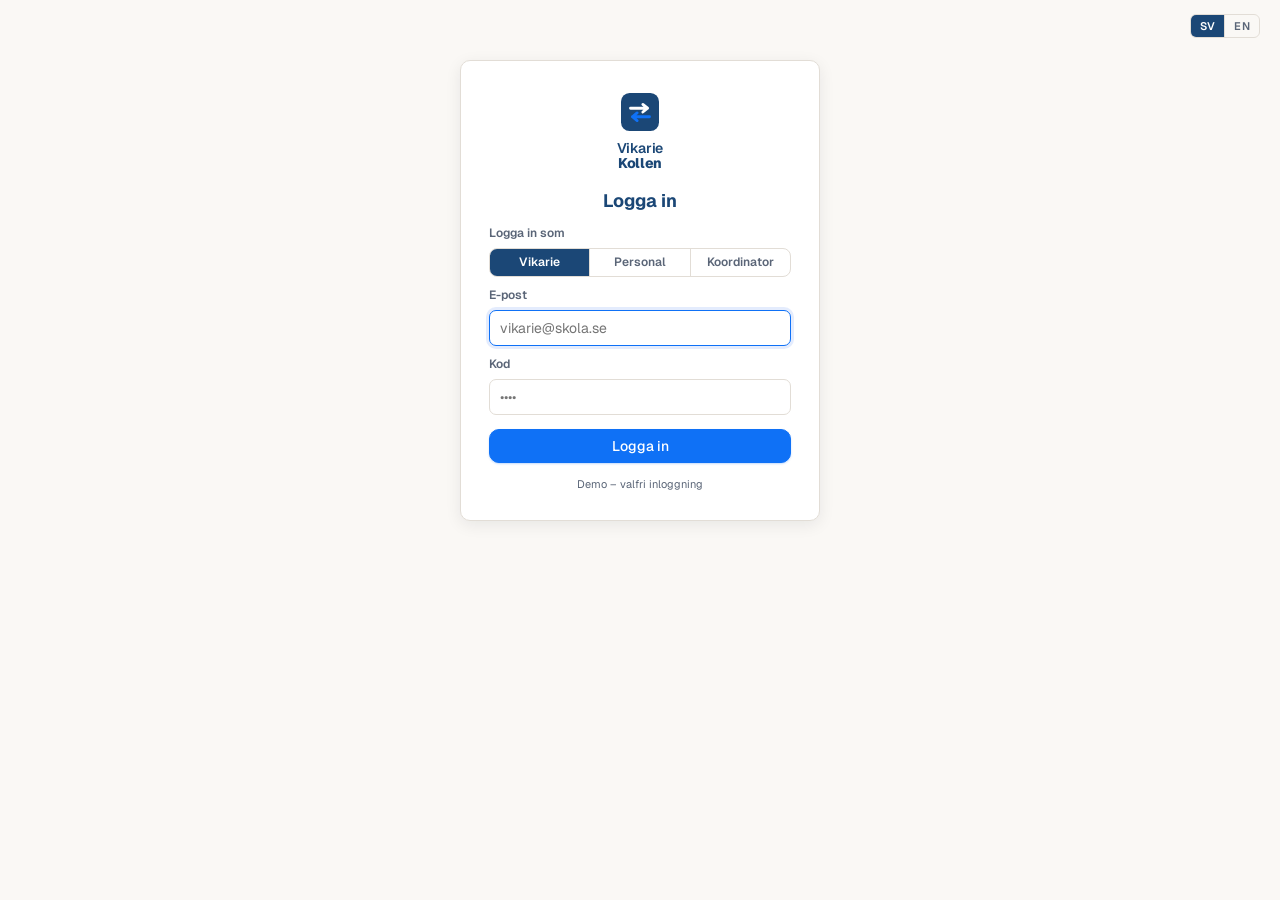
==== commit c6c66dd1: "v0.9.4 (build 21): add Schema (schedule grid) view New coordinator tab Schema — a day-at-a-glance ti" ====
--- a/index.html
+++ b/index.html
@@ -16,6 +16,7 @@
   <link rel="stylesheet" href="styles.css?v=3" />
   <!-- Per-view stylesheets -->
   <link rel="stylesheet" href="views/board.css?v=3" />
+  <link rel="stylesheet" href="views/schedule.css?v=3" />
   <link rel="stylesheet" href="views/pool.css?v=3" />
   <link rel="stylesheet" href="views/settings.css?v=3" />
   <link rel="stylesheet" href="views/history.css?v=3" />
@@ -34,6 +35,7 @@
   <script src="adapter.js?v=3" defer></script>
   <script src="shell.js?v=3" defer></script>
   <script src="views/board.js?v=3" defer></script>
+  <script src="views/schedule.js?v=3" defer></script>
   <script src="views/pool.js?v=3" defer></script>
   <script src="views/settings.js?v=3" defer></script>
   <script src="views/history.js?v=3" defer></script>
--- a/styles.css
+++ b/styles.css
@@ -862,32 +862,42 @@
 
 /* -- App nav tabs ------------------------------------------ */
 .app-nav {
-  background: var(--card-bg);
+  background: var(--page-bg);
   border-bottom: 1px solid var(--card-border);
-  padding: 0 20px;
-  display: flex;
-  gap: 2px;
+  padding: 10px 20px 0;
+  display: flex;
+  align-items: flex-end;
+  gap: 4px;
   flex-shrink: 0;
   overflow-x: auto;
 }
 
 .nav-tab {
-  padding: 12px 16px 10px;
+  padding: 9px 18px 10px;
   font-size: 13px;
   font-weight: 600;
   color: var(--muted);
   background: transparent;
-  border: none;
-  border-bottom: 2px solid transparent;
+  border: 1px solid transparent;
+  border-bottom: none;
+  border-radius: 9px 9px 0 0;
+  margin-bottom: -1px;          /* sit the tab on the nav's bottom rule */
   cursor: pointer;
   white-space: nowrap;
   font-family: inherit;
-  transition: color .12s, border-color .12s;
-}
-.nav-tab:hover { color: var(--text); }
+  transition: background .12s, color .12s, box-shadow .12s;
+}
+.nav-tab:hover {
+  color: var(--text);
+  background: rgba(255, 255, 255, .55);
+}
 .nav-tab.active {
-  color: var(--blue);
-  border-bottom-color: var(--blue);
+  color: var(--navy);
+  background: var(--card-bg);
+  border-color: var(--card-border);
+  border-top: 2px solid var(--blue);   /* tab-top accent */
+  padding-top: 8px;                     /* keep height after the 2px top */
+  box-shadow: 0 -2px 6px rgba(13, 35, 64, .06);
 }
 
 /* -- Main content region ----------------------------------- */
@@ -976,7 +986,7 @@
   .demo-banner { padding: 5px 14px; }
   .board-page  { padding: 12px 10px 28px; gap: 14px; }
   .app-content { padding: 14px 12px 28px; }
-  .app-nav     { padding: 0 10px; }
+  .app-nav     { padding: 8px 10px 0; }
   .stats-row   { grid-template-columns: repeat(2, 1fr); }
   .user-email  { display: none; }
   .mode-control { flex-wrap: wrap; }
--- a/views/board.css
+++ b/views/board.css
@@ -46,6 +46,11 @@
 .gaps-filter .mode-btn {
   padding: 4px 12px;
   font-size: 11px;
+}
+
+/* -- Gap list: single-column list (rows separated by .gap-row borders) --- */
+.gap-list {
+  display: block;
 }
 
 /* -- Gap row: closed (filled/expired) is not pointer-ish ---- */
--- a/views/schedule.css
+++ b/views/schedule.css
@@ -0,0 +1,132 @@
+/* ============================================================
+   views/schedule.css — "Schema" (grid) view.
+   Day-at-a-glance timetable of gaps. Brand tokens from styles.css
+   (--navy --blue --red --green --muted --card-bg --page-bg).
+   ============================================================ */
+
+.sch-toolbar {
+  display: flex;
+  align-items: center;
+  justify-content: space-between;
+  gap: 12px;
+  flex-wrap: wrap;
+  margin-bottom: 10px;
+}
+.sch-date { display: flex; align-items: center; gap: 8px; }
+.sch-date-label { font-weight: 600; color: var(--navy); min-width: 120px; text-align: center; }
+
+.sch-legend {
+  display: flex;
+  flex-wrap: wrap;
+  gap: 14px;
+  margin-bottom: 10px;
+  font-size: 12px;
+  color: var(--muted);
+}
+.sch-legend-item { display: inline-flex; align-items: center; gap: 6px; }
+.sch-legend-sw { width: 12px; height: 12px; border-radius: 3px; border: 1px solid transparent; }
+
+/* Board: gutter + columns, horizontally scrollable for the wide layouts. */
+.sch-scroll {
+  overflow-x: auto;
+  background: var(--card-bg, #fff);
+  border: 1px solid #e6e2db;
+  border-radius: 12px;
+  padding: 10px;
+}
+.sch-board { position: relative; display: flex; min-width: max-content; }
+
+.sch-gutter { width: 46px; flex: none; }
+.sch-col { flex: none; }
+
+.sch-colhead {
+  height: 28px;
+  display: flex;
+  align-items: center;
+  justify-content: center;
+  font-size: 11px;
+  font-weight: 600;
+  color: var(--navy);
+  border-bottom: 1px solid #e6e2db;
+  padding: 0 4px;
+  white-space: nowrap;
+  overflow: hidden;
+  text-overflow: ellipsis;
+}
+.sch-col .sch-colhead { border-left: 1px solid #ece8e1; }
+
+.sch-gutter-body { position: relative; }
+.sch-hour {
+  position: absolute;
+  right: 6px;
+  font-size: 10px;
+  color: var(--muted);
+}
+
+.sch-colbody {
+  position: relative;
+  border-left: 1px solid #ece8e1;
+  /* 63px = 60 min * 1.05 px/min (kept in sync with PX_PER_MIN in schedule.js) */
+  background-image: repeating-linear-gradient(
+    to bottom, transparent, transparent 62px, #f0ece4 62px, #f0ece4 63px);
+}
+
+.sch-block {
+  position: absolute;
+  border-radius: 6px;
+  border: 1px solid transparent;
+  padding: 3px 6px;
+  overflow: hidden;
+  cursor: pointer;
+  line-height: 1.2;
+  box-sizing: border-box;
+  transition: filter .12s ease, box-shadow .12s ease;
+}
+.sch-block:hover { filter: brightness(0.97); box-shadow: 0 0 0 2px rgba(15,113,246,0.25); }
+.sch-block-t { font-size: 11px; font-weight: 600; white-space: nowrap; overflow: hidden; text-overflow: ellipsis; }
+.sch-block-s { font-size: 10px; opacity: 0.85; white-space: nowrap; overflow: hidden; text-overflow: ellipsis; }
+
+/* Status palettes */
+.sch-block.is-unsent  { background: #fdf0d9; border-color: #f0c267; color: #8a5a05; }
+.sch-block.is-pool,
+.sch-block.is-cascade { background: #e6f0ff; border-color: #8bb6f0; color: #0b3e8f; }
+.sch-block.is-filled  { background: #e6f6ec; border-color: #7fce9d; color: #0f6b34; }
+.sch-block.is-expired { background: #f1f0ed; border-color: #cfd3da; color: #5a6577; }
+
+/* Legend swatches reuse the same palette */
+.sch-legend-sw.is-unsent  { background: #fdf0d9; border-color: #f0c267; }
+.sch-legend-sw.is-pool    { background: #e6f0ff; border-color: #8bb6f0; }
+.sch-legend-sw.is-filled  { background: #e6f6ec; border-color: #7fce9d; }
+.sch-legend-sw.is-expired { background: #f1f0ed; border-color: #cfd3da; }
+
+/* "now" marker spanning the columns (gutter is 46px wide) */
+.sch-now {
+  position: absolute;
+  left: 46px;
+  right: 0;
+  border-top: 2px dashed var(--red);
+  pointer-events: none;
+}
+.sch-now-label {
+  position: absolute;
+  left: 0;
+  top: -8px;
+  font-size: 9px;
+  color: var(--red);
+  background: var(--card-bg, #fff);
+  padding: 0 4px;
+}
+
+/* Modal internals */
+.sch-modal-meta { display: flex; align-items: center; gap: 10px; margin-bottom: 10px; flex-wrap: wrap; }
+.sch-modal-time { font-size: 13px; color: var(--muted); }
+.sch-modal-line { display: flex; gap: 8px; font-size: 13px; margin-bottom: 4px; }
+.sch-modal-k { color: var(--muted); min-width: 80px; }
+.sch-filled-note {
+  margin-top: 10px; padding: 8px 10px; border-radius: 8px;
+  background: #e6f6ec; color: #0f6b34; font-size: 13px; font-weight: 500;
+}
+.sch-assign-select {
+  margin-top: 12px; width: 100%; height: 36px; padding: 0 10px;
+  border: 1px solid #d7d2c9; border-radius: 8px; background: #fff; font-size: 13px; cursor: pointer;
+}
--- a/views/pool.css
+++ b/views/pool.css
@@ -120,8 +120,8 @@
 .sub-row:last-child { border-bottom: none; }
 .sub-row:hover { background: #faf7f2; }
 .sub-row.sub-row-selected {
-  background: #f0f5ff;
-  border-left: 3px solid var(--blue);
+  background: var(--red-bg);
+  border-left: 3px solid var(--red);
   padding-left: 11px;
 }
 
@@ -225,7 +225,7 @@
   transition: width .2s;
 }
 .reliability-fill.rel-hi  { background: var(--green); }
-.reliability-fill.rel-mid { background: var(--blue); }
+.reliability-fill.rel-mid { background: var(--green); }
 .reliability-fill.rel-lo  { background: var(--amber-text); }
 
 /* ROW ACTIONS */
@@ -288,30 +288,37 @@
 /* AVAILABILITY SUB-TABS */
 .avail-tab-bar {
   display: flex;
+  align-items: flex-end;
+  gap: 4px;
+  background: var(--page-bg);
   border-bottom: 1px solid var(--card-border);
-  padding: 0 16px;
-  gap: 0;
+  padding: 8px 16px 0;
   flex-shrink: 0;
 }
 
 .avail-tab-btn {
   background: transparent;
-  border: none;
-  border-bottom: 2px solid transparent;
-  padding: 10px 14px 8px;
+  border: 1px solid transparent;
+  border-bottom: none;
+  border-radius: 8px 8px 0 0;
+  padding: 8px 14px;
   font-size: 12px;
   font-weight: 600;
   color: var(--muted);
   cursor: pointer;
   font-family: inherit;
   margin-bottom: -1px;
-  transition: color .1s, border-color .1s;
+  transition: background .12s, color .12s, box-shadow .12s;
   white-space: nowrap;
 }
-.avail-tab-btn:hover { color: var(--text); }
+.avail-tab-btn:hover { color: var(--text); background: rgba(255,255,255,.55); }
 .avail-tab-btn.active {
-  color: var(--blue);
-  border-bottom-color: var(--blue);
+  color: var(--navy);
+  background: var(--card-bg);
+  border-color: var(--card-border);
+  border-top: 2px solid var(--blue);
+  padding-top: 6px;
+  box-shadow: 0 -2px 6px rgba(13,35,64,.06);
 }
 
 /* TAB CONTENT WRAPPER */
@@ -607,6 +614,173 @@
   font-size: 13px;
 }
 
+/* SUBJECT CHIP PICKER (modal) */
+.sub-subject-picker {
+  display: flex;
+  flex-wrap: wrap;
+  gap: 5px;
+  padding: 6px 0 2px;
+}
+
+.sub-subject-chip {
+  padding: 4px 11px;
+  border: 1px solid var(--card-border);
+  border-radius: 10px;
+  font-size: 12px;
+  font-weight: 600;
+  color: var(--muted);
+  background: var(--card-bg);
+  cursor: pointer;
+  font-family: inherit;
+  white-space: nowrap;
+  transition: background .1s, color .1s, border-color .1s;
+  line-height: 1.4;
+}
+.sub-subject-chip:hover {
+  background: #eef3ff;
+  color: var(--blue);
+  border-color: #93c5fd;
+}
+.sub-subject-chip.selected {
+  background: var(--navy);
+  color: #fff;
+  border-color: var(--navy);
+}
+.sub-subject-chip.selected:hover {
+  background: #163d6a;
+  border-color: #163d6a;
+  color: #fff;
+}
+
+.sub-subject-hint {
+  font-size: 11px;
+  color: var(--muted);
+  display: block;
+  margin-bottom: 4px;
+}
+
+/* ============================================================
+   RELIABILITY DETAIL PANEL (in the detail pane)
+   ============================================================ */
+
+.pool-rel-panel {
+  border-bottom: 1px solid var(--card-border);
+  padding: 12px 18px 14px;
+  display: flex;
+  flex-direction: column;
+  gap: 8px;
+  flex-shrink: 0;
+  background: var(--page-bg, #faf8f5);
+}
+
+.pool-rel-heading {
+  font-size: 11px;
+  font-weight: 700;
+  color: var(--navy);
+  text-transform: uppercase;
+  letter-spacing: .5px;
+}
+
+/* Score + meter row */
+.pool-rel-meter {
+  display: flex;
+  align-items: center;
+  gap: 10px;
+}
+
+.pool-rel-score {
+  font-size: 28px;
+  font-weight: 900;
+  color: var(--navy);
+  line-height: 1;
+  letter-spacing: -1px;
+  min-width: 38px;
+  text-align: right;
+}
+
+.pool-rel-track {
+  flex: 1;
+  height: 8px;
+  background: #e8e3dc;
+  border-radius: 99px;
+  overflow: hidden;
+}
+
+.pool-rel-fill {
+  height: 100%;
+  border-radius: 99px;
+  transition: width .3s ease;
+}
+.pool-rel-fill.rel-hi  { background: var(--green,  #16a34a); }
+.pool-rel-fill.rel-mid { background: var(--green,  #16a34a); }
+.pool-rel-fill.rel-lo  { background: var(--amber-text, #b45309); }
+
+/* Breakdown chips row */
+.pool-rel-breakdown {
+  display: flex;
+  gap: 6px;
+  flex-wrap: wrap;
+}
+
+.pool-rel-chip {
+  display: flex;
+  flex-direction: column;
+  align-items: center;
+  padding: 5px 10px;
+  border-radius: 8px;
+  min-width: 60px;
+  border: 1px solid transparent;
+}
+
+.pool-rel-chip--green {
+  background: var(--green-bg, #f0fdf4);
+  border-color: var(--green-border, #bbf7d0);
+  color: var(--green-text, #166534);
+}
+.pool-rel-chip--muted {
+  background: #f0ece7;
+  border-color: var(--card-border);
+  color: var(--muted);
+}
+.pool-rel-chip--amber {
+  background: var(--amber-bg, #fffbeb);
+  border-color: var(--amber-border, #f0d78a);
+  color: var(--amber-text, #b45309);
+}
+
+.pool-rel-chip-val {
+  font-size: 18px;
+  font-weight: 800;
+  line-height: 1;
+}
+
+.pool-rel-chip-lbl {
+  font-size: 10px;
+  font-weight: 600;
+  margin-top: 2px;
+  white-space: nowrap;
+}
+
+/* Last activity + note */
+.pool-rel-last {
+  font-size: 12px;
+  color: var(--muted);
+}
+
+.pool-rel-empty {
+  font-size: 13px;
+  color: var(--muted);
+  font-style: italic;
+}
+
+.pool-rel-note {
+  font-size: 11px;
+  color: var(--muted);
+  line-height: 1.4;
+  border-top: 1px solid var(--card-border);
+  padding-top: 6px;
+}
+
 /* ============================================================
    RESPONSIVE — stack panes below ~680px
    ============================================================ */
--- a/views/settings.css
+++ b/views/settings.css
@@ -647,6 +647,13 @@
   padding-left: 2px;
 }
 
+/* ── Wait-time note (neutral tradeoff callout) ───────────── */
+.settings-wait-time-note {
+  border-left: 3px solid var(--card-border);
+  padding-left: 10px;
+  margin-top: 2px;
+}
+
 /* ── Responsive ───────────────────────────────────────────── */
 @media (max-width: 480px) {
   .settings-card   { padding: 13px 13px; }
--- a/views/history.css
+++ b/views/history.css
@@ -91,6 +91,80 @@
   text-align: right;
 }
 
+/* ── Cost overview section ────────────────────────────────── */
+.history-cost-section {
+  display: flex;
+  flex-direction: column;
+  gap: 10px;
+}
+
+.history-cost-inner {
+  background: var(--card-bg);
+  border: 1px solid var(--card-border);
+  border-radius: var(--radius);
+  box-shadow: var(--card-shadow);
+  padding: 14px 18px;
+  display: flex;
+  flex-direction: column;
+  gap: 10px;
+}
+
+/* 3-up metric grid for cost cards */
+.history-cost-metrics-grid {
+  display: grid;
+  grid-template-columns: repeat(3, 1fr);
+  gap: 10px;
+}
+
+/* Cost per fill stat row */
+.history-cost-stat-row {
+  display: flex;
+  align-items: baseline;
+  gap: 8px;
+}
+
+.history-cost-stat-label {
+  font-size: 12px;
+  font-weight: 600;
+  color: var(--muted);
+  flex-shrink: 0;
+}
+
+.history-cost-stat-value {
+  font-size: 13px;
+  font-weight: 700;
+  color: var(--navy);
+  font-variant-numeric: tabular-nums;
+}
+
+/* Neutral scenario comparison */
+.history-cost-scenario {
+  font-size: 12px;
+  color: var(--text);
+  line-height: 1.5;
+  padding: 8px 12px;
+  background: #f5f2ed;
+  border-radius: 6px;
+  border-left: 3px solid var(--navy);
+}
+
+/* Neutral explanatory note */
+.history-cost-note {
+  font-size: 11px;
+  color: var(--muted);
+  line-height: 1.5;
+}
+
+/* Responsive: stack to 2-up then 1-up on narrow */
+@media (max-width: 620px) {
+  .history-cost-metrics-grid { grid-template-columns: repeat(2, 1fr); }
+}
+
+@media (max-width: 420px) {
+  .history-cost-metrics-grid { grid-template-columns: 1fr; gap: 8px; }
+  .history-cost-inner        { padding: 12px 14px; }
+}
+
 /* ── Log section ──────────────────────────────────────────── */
 .history-log-section {
   background: var(--card-bg);
--- a/views/sub.css
+++ b/views/sub.css
@@ -6,9 +6,19 @@
    targets, FVK-branded. Designed for 380 px; fine on desktop.
    ============================================================ */
 
+/* -- Responsive card grid ---------------------------------- */
+.sub-card-list {
+  display: grid;
+  grid-template-columns: repeat(auto-fit, minmax(280px, 1fr));
+  gap: 12px;
+  width: 100%;
+  max-width: 1000px;
+  margin: 0 auto;
+}
+
 /* -- Greeting header --------------------------------------- */
 .sub-greeting {
-  max-width: 440px;
+  max-width: 1000px;
   margin: 0 auto 4px;
   width: 100%;
 }
@@ -28,9 +38,7 @@
 
 /* -- Base card --------------------------------------------- */
 .sub-card {
-  max-width: 440px;
-  width: 100%;
-  margin: 0 auto;
+  width: 100%;
   background: var(--card-bg);
   border: 1px solid var(--card-border);
   border-radius: var(--radius);
@@ -272,34 +280,81 @@
 }
 
 /* -- Lesson plan section ----------------------------------- */
-.sub-lesson-plans {
-  display: flex;
-  flex-direction: column;
-  gap: 6px;
+.sub-lesson-plan {
   margin-top: 10px;
 }
 
-.sub-btn-plan {
-  display: inline-flex;
-  align-items: center;
-  gap: 6px;
-  padding: 10px 14px;
-  font-size: 13px;
-  font-weight: 600;
-  background: var(--avail-bg);
-  color: var(--blue);
+/* Row: icon + body + button */
+.sub-lesson-plan__row {
+  display: flex;
+  align-items: flex-start;
+  gap: 8px;
+  background: var(--avail-bg, #dbeafe);
   border: 1px solid #93c5fd;
   border-radius: 8px;
+  padding: 10px 12px;
+}
+
+.sub-lesson-plan__icon {
+  font-size: 16px;
+  flex-shrink: 0;
+  line-height: 1.3;
+}
+
+.sub-lesson-plan__body {
+  flex: 1;
+  min-width: 0;
+  display: flex;
+  flex-direction: column;
+  gap: 1px;
+}
+
+.sub-lesson-plan__title {
+  font-size: 13px;
+  font-weight: 600;
+  color: var(--navy);
+  white-space: nowrap;
+  overflow: hidden;
+  text-overflow: ellipsis;
+}
+
+.sub-lesson-plan__source {
+  font-size: 11px;
+  color: var(--muted);
+}
+
+.sub-lesson-plan__url {
+  font-size: 10px;
+  color: var(--muted);
+  white-space: nowrap;
+  overflow: hidden;
+  text-overflow: ellipsis;
+  opacity: .7;
+}
+
+.sub-lesson-plan__open {
+  flex-shrink: 0;
+  padding: 7px 12px;
+  font-size: 12px;
+  font-weight: 600;
+  background: var(--blue);
+  color: #fff;
+  border: 1px solid var(--blue);
+  border-radius: 7px;
   cursor: pointer;
-  text-decoration: none;
+  white-space: nowrap;
+  font-family: inherit;
+  line-height: 1;
   transition: background .12s, border-color .12s;
 }
-.sub-btn-plan:hover {
-  background: #c7d9fd;
-  border-color: var(--blue);
-}
-
-.sub-lesson-plan-soon {
+.sub-lesson-plan__open:hover,
+.sub-lesson-plan__open:active {
+  background: var(--blue-hover);
+  border-color: var(--blue-hover);
+}
+
+/* No-plan placeholder */
+.sub-lesson-plan__none {
   font-size: 12px;
   color: var(--muted);
   background: #f0ece7;
@@ -309,11 +364,96 @@
   font-style: italic;
 }
 
-/* -- Narrow on very small screens (already designed for 380px;
-   just remove outer auto-margins at sub-380px breakpoint) --- */
+/* -- Section headings (upcoming / past) -------------------- */
+.sub-section-heading {
+  max-width: 1000px;
+  width: 100%;
+  margin: 14px auto 6px;
+  font-size: 12px;
+  font-weight: 800;
+  text-transform: uppercase;
+  letter-spacing: .6px;
+  color: var(--navy);
+}
+
+.sub-section-heading--past {
+  color: var(--muted);
+  font-weight: 700;
+  margin-top: 20px;
+}
+
+/* Empty line within a section */
+.sub-section-empty {
+  max-width: 1000px;
+  width: 100%;
+  margin: 0 auto;
+  font-size: 13px;
+  color: var(--muted);
+  font-style: italic;
+  padding: 8px 0;
+}
+
+/* "+ N äldre" overflow indicator */
+.sub-older-line {
+  max-width: 1000px;
+  width: 100%;
+  margin: 6px auto 0;
+  font-size: 12px;
+  color: var(--muted);
+  font-style: italic;
+  padding-left: 2px;
+}
+
+/* Past booking card — dimmed */
+.sub-booking-card--past {
+  opacity: .7;
+}
+
+.sub-booking-card--past .sub-booking-date {
+  color: var(--muted);
+}
+
+.sub-booking-card--past .sub-booking-time {
+  color: var(--muted);
+  font-weight: 500;
+}
+
+/* -- Moved-on (past) offers -------------------------------- */
+.sub-moved-on-heading {
+  max-width: 1000px;
+  width: 100%;
+  margin: 14px auto 4px;
+  font-size: 11px;
+  font-weight: 700;
+  text-transform: uppercase;
+  letter-spacing: .5px;
+  color: var(--muted);
+}
+
+.sub-offer-card--moved-on {
+  opacity: .72;
+}
+
+.sub-offer-card--moved-on .sub-offer-title {
+  color: var(--muted);
+  font-weight: 600;
+}
+
+/* -- Wait-time retrospective line (neutral, muted) --------- */
+.sub-offer-wait-time {
+  font-size: 11px;
+  color: var(--muted);
+  font-style: italic;
+  padding: 6px 16px 12px;
+  line-height: 1.45;
+  border-top: 1px solid var(--card-border);
+  margin-top: 2px;
+}
+
+/* -- Narrow on very small screens: greeting already 100% via auto-margins;
+   single-column falls out of auto-fit naturally --- */
 @media (max-width: 460px) {
-  .sub-greeting,
-  .sub-card {
+  .sub-greeting {
     max-width: 100%;
   }
 }
@@ -453,8 +593,18 @@
 }
 
 .subavail-swatch-avail {
-  background: var(--blue, #0F71F6);
-  border-color: var(--blue, #0F71F6);
+  background: var(--avail-bg);
+  border-color: var(--avail-border);
+  position: relative;
+}
+.subavail-swatch-avail::after {
+  content: '';
+  position: absolute;
+  top: 50%; left: 50%;
+  width: 5px; height: 5px;
+  border-radius: 50%;
+  background: var(--avail-dot);
+  transform: translate(-50%, -50%);
 }
 
 .subavail-swatch-unavail {
@@ -516,8 +666,20 @@
 }
 
 .subavail-slot.available {
-  background: var(--blue, #0F71F6);
-  border-color: var(--blue, #0F71F6);
+  background: var(--avail-bg);
+  border-color: var(--avail-border);
+  position: relative;
+}
+.subavail-slot.available::after {
+  content: '';
+  display: block;
+  width: 8px;
+  height: 8px;
+  border-radius: 50%;
+  background: var(--avail-dot);
+  position: absolute;
+  top: 50%; left: 50%;
+  transform: translate(-50%, -50%);
 }
 
 .subavail-slot:hover {
--- a/views/staff.css
+++ b/views/staff.css
@@ -4,9 +4,19 @@
    targets. Brand tokens live in ../styles.css.
    ============================================================ */
 
+/* -- Responsive card grid ---------------------------------- */
+.staff-card-list {
+  display: grid;
+  grid-template-columns: repeat(auto-fit, minmax(280px, 1fr));
+  gap: 12px;
+  width: 100%;
+  max-width: 1000px;
+  margin: 0 auto;
+}
+
 /* -- Greeting header --------------------------------------- */
 .staff-greeting {
-  max-width: 440px;
+  max-width: 1000px;
   margin: 0 auto 4px;
   width: 100%;
 }
@@ -26,9 +36,7 @@
 
 /* -- Base card --------------------------------------------- */
 .staff-card {
-  max-width: 440px;
-  width: 100%;
-  margin: 0 auto;
+  width: 100%;
   background: var(--card-bg);
   border: 1px solid var(--card-border);
   border-radius: var(--radius);
@@ -203,6 +211,60 @@
   color: var(--muted);
 }
 
+/* -- Section headings (upcoming / past) -------------------- */
+.staff-section-heading {
+  max-width: 1000px;
+  width: 100%;
+  margin: 14px auto 6px;
+  font-size: 12px;
+  font-weight: 800;
+  text-transform: uppercase;
+  letter-spacing: .6px;
+  color: var(--navy);
+}
+
+.staff-section-heading--past {
+  color: var(--muted);
+  font-weight: 700;
+  margin-top: 20px;
+}
+
+/* Empty line within a section */
+.staff-section-empty {
+  max-width: 1000px;
+  width: 100%;
+  margin: 0 auto;
+  font-size: 13px;
+  color: var(--muted);
+  font-style: italic;
+  padding: 8px 0;
+}
+
+/* "+ N äldre" overflow indicator */
+.staff-older-line {
+  max-width: 1000px;
+  width: 100%;
+  margin: 6px auto 0;
+  font-size: 12px;
+  color: var(--muted);
+  font-style: italic;
+  padding-left: 2px;
+}
+
+/* Past cover card — dimmed */
+.staff-cover-card--past {
+  opacity: .7;
+}
+
+.staff-cover-card--past .staff-cover-date {
+  color: var(--muted);
+}
+
+.staff-cover-card--past .staff-cover-time {
+  color: var(--muted);
+  font-weight: 500;
+}
+
 /* -- Cover card -------------------------------------------- */
 .staff-cover-card {
   display: flex;
@@ -244,34 +306,79 @@
 }
 
 /* -- Lesson plan section (covers) -------------------------- */
-.staff-lesson-plans {
-  display: flex;
-  flex-direction: column;
-  gap: 6px;
+.staff-lesson-plan {
   margin-top: 10px;
 }
 
-.staff-btn-plan {
-  display: inline-flex;
-  align-items: center;
-  gap: 6px;
-  padding: 10px 14px;
-  font-size: 13px;
-  font-weight: 600;
-  background: var(--avail-bg);
-  color: var(--blue);
+.staff-lesson-plan__row {
+  display: flex;
+  align-items: flex-start;
+  gap: 8px;
+  background: var(--avail-bg, #dbeafe);
   border: 1px solid #93c5fd;
   border-radius: 8px;
+  padding: 10px 12px;
+}
+
+.staff-lesson-plan__icon {
+  font-size: 16px;
+  flex-shrink: 0;
+  line-height: 1.3;
+}
+
+.staff-lesson-plan__body {
+  flex: 1;
+  min-width: 0;
+  display: flex;
+  flex-direction: column;
+  gap: 1px;
+}
+
+.staff-lesson-plan__title {
+  font-size: 13px;
+  font-weight: 600;
+  color: var(--navy);
+  white-space: nowrap;
+  overflow: hidden;
+  text-overflow: ellipsis;
+}
+
+.staff-lesson-plan__source {
+  font-size: 11px;
+  color: var(--muted);
+}
+
+.staff-lesson-plan__url {
+  font-size: 10px;
+  color: var(--muted);
+  white-space: nowrap;
+  overflow: hidden;
+  text-overflow: ellipsis;
+  opacity: .7;
+}
+
+.staff-lesson-plan__open {
+  flex-shrink: 0;
+  padding: 7px 12px;
+  font-size: 12px;
+  font-weight: 600;
+  background: var(--blue);
+  color: #fff;
+  border: 1px solid var(--blue);
+  border-radius: 7px;
   cursor: pointer;
-  text-decoration: none;
+  white-space: nowrap;
+  font-family: inherit;
+  line-height: 1;
   transition: background .12s, border-color .12s;
 }
-.staff-btn-plan:hover {
-  background: #c7d9fd;
-  border-color: var(--blue);
-}
-
-.staff-lesson-plan-soon {
+.staff-lesson-plan__open:hover,
+.staff-lesson-plan__open:active {
+  background: var(--blue-hover);
+  border-color: var(--blue-hover);
+}
+
+.staff-lesson-plan__none {
   font-size: 12px;
   color: var(--muted);
   background: #f0ece7;
@@ -385,10 +492,9 @@
   border-top: 1px solid var(--card-border);
 }
 
-/* -- Narrow breakpoint (380px+) ---------------------------- */
+/* -- Narrow breakpoint: greeting fills viewport, single-col via auto-fit --- */
 @media (max-width: 460px) {
-  .staff-greeting,
-  .staff-card {
+  .staff-greeting {
     max-width: 100%;
   }
 }
